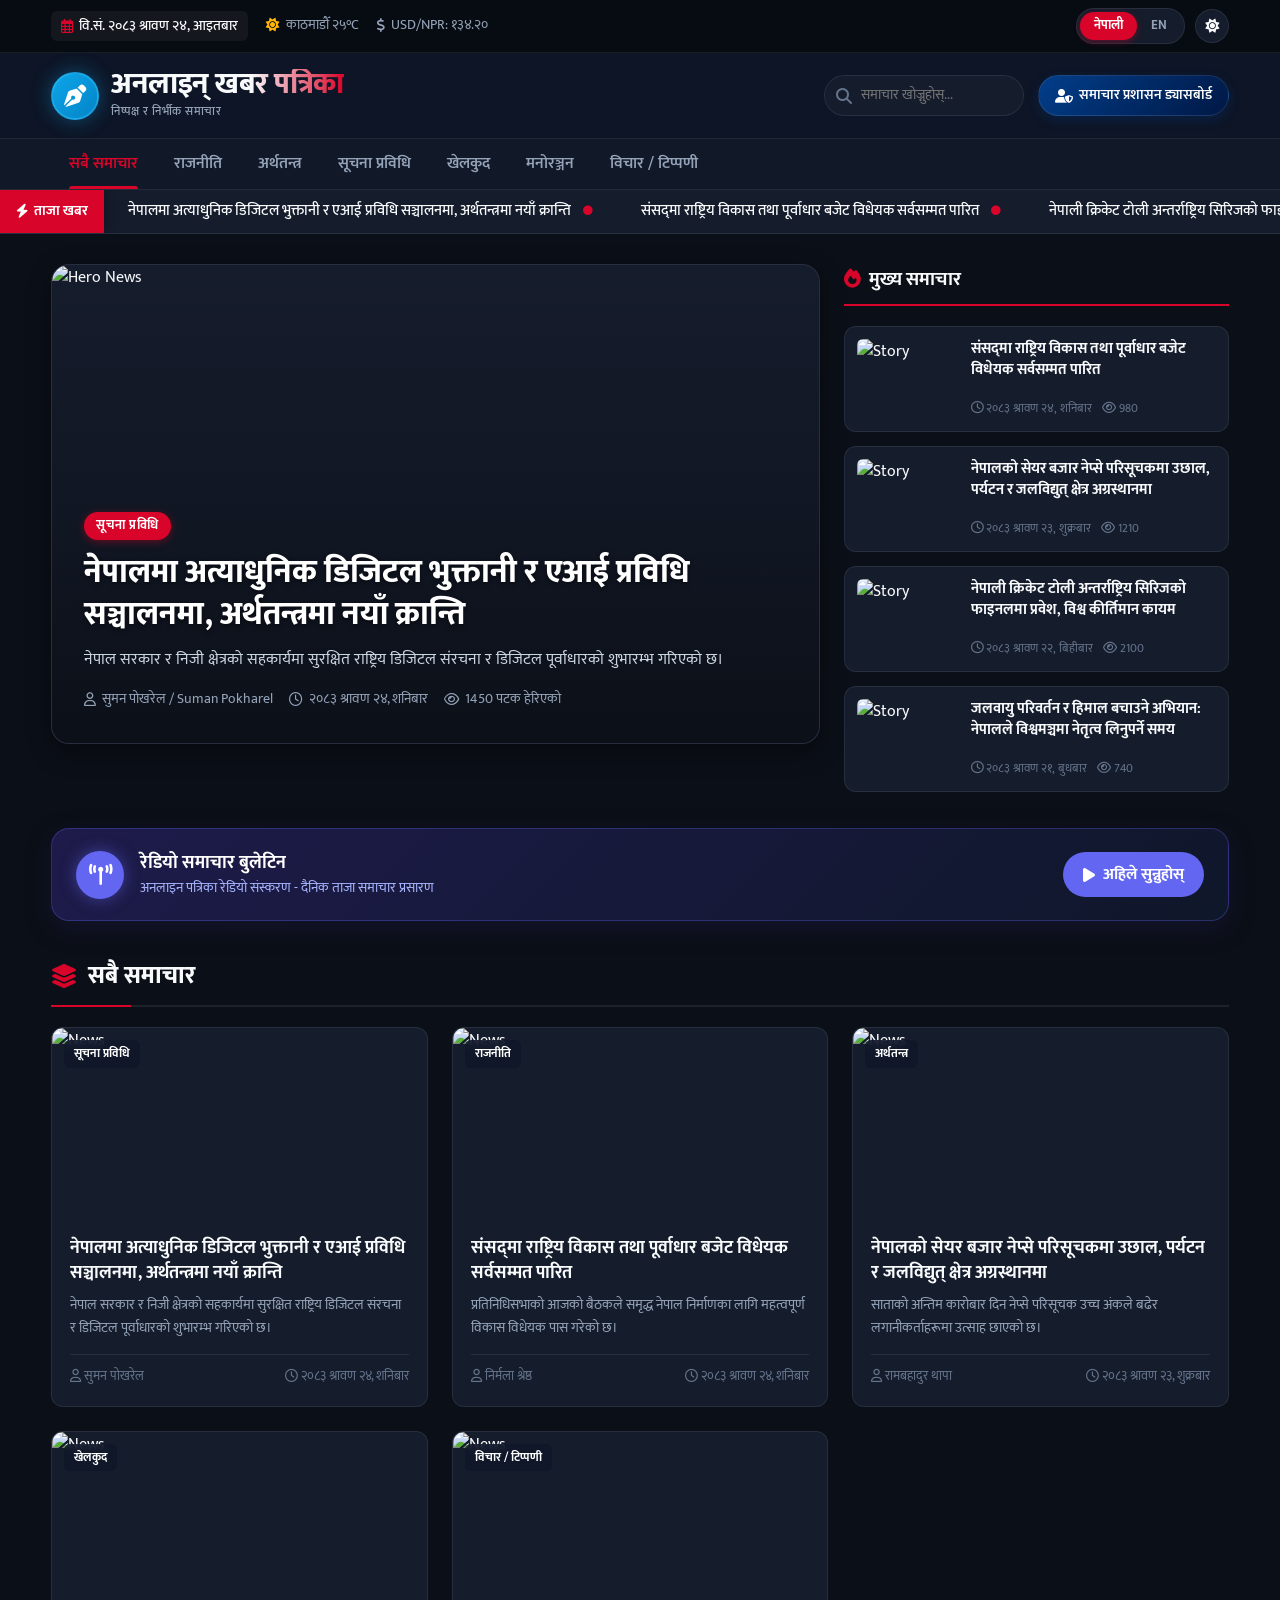
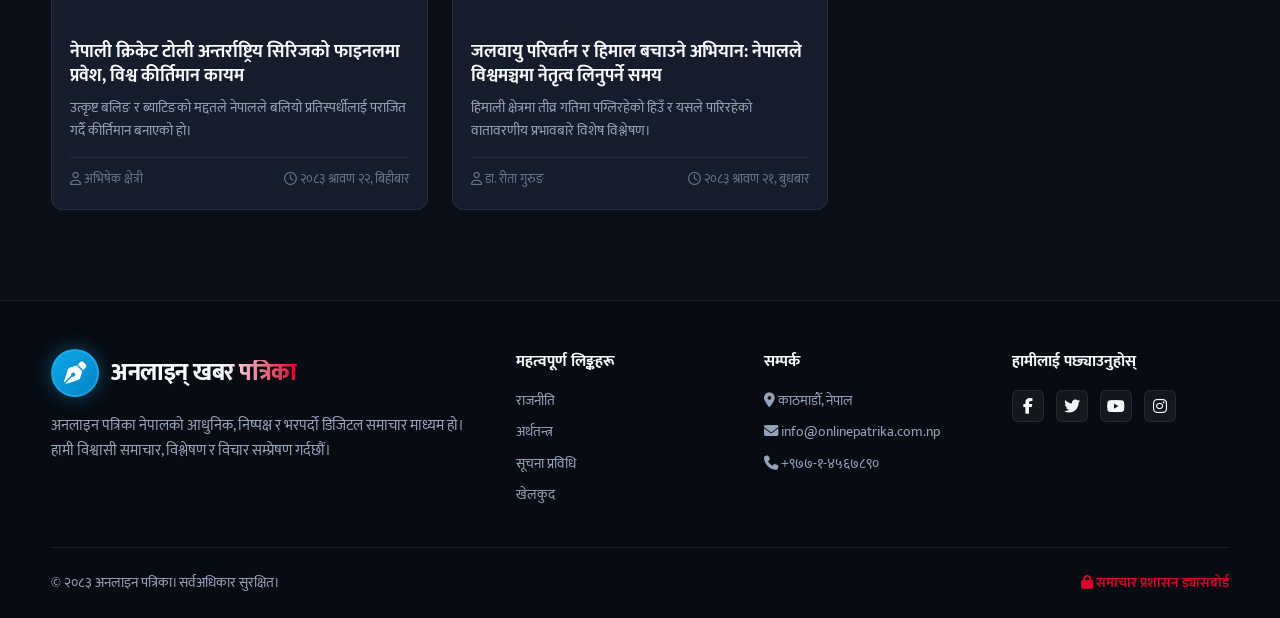
==== index.html @ b6c6386e "Online khabar partika first push" ====
<!DOCTYPE html>
<html lang="np" data-theme="dark">
<head>
  <meta charset="UTF-8" />
  <meta name="viewport" content="width=device-width, initial-scale=1.0" />
  <title>अनलाइन पत्रिका - Online Patrika | नेपालको डिजिटल समाचार पोर्टल</title>
  <meta name="description" content="नेपाल र संसारभरका ताजा र निष्पक्ष समाचार, विश्लेषण, राजनीति, अर्थतन्त्र, खेलकुद र प्रविधि।" />
  
  <!-- Google Fonts & FontAwesome -->
  <link rel="preconnect" href="https://fonts.googleapis.com">
  <link rel="preconnect" href="https://fonts.gstatic.com" crossorigin>
  <link href="https://fonts.googleapis.com/css2?family=Inter:wght@300;400;500;600;700;800&family=Mukta:wght@300;400;500;600;700;800&display=swap" rel="stylesheet">
  <link rel="stylesheet" href="https://cdnjs.cloudflare.com/ajax/libs/font-awesome/6.4.0/css/all.min.css" />

  <!-- Custom Stylesheet -->
  <link rel="stylesheet" href="css/styles.css" />
</head>
<body>

  <!-- ==========================================================================
       TOP UTILITY BAR
       ========================================================================== -->
  <div class="top-bar">
    <div class="container top-bar-content">
      <div class="top-bar-left">
        <div class="date-badge" id="liveDateDisplay">
          <i class="far fa-calendar-alt"></i> <span>वि.सं. २०८३ श्रावण २४, शनिबार</span>
        </div>
        <div class="weather-widget">
          <i class="fas fa-sun"></i> <span>काठमाडौँ २५°C</span>
        </div>
        <div class="currency-widget">
          <i class="fas fa-dollar-sign"></i> <span>USD/NPR: १३४.२०</span>
        </div>
      </div>
      <div class="top-bar-right">
        <div class="ctrl-group">
          <!-- Language Switcher Button -->
          <div class="lang-switcher" title="Language Switcher / भाषा परिवर्तन">
            <button class="lang-btn active" data-lang="np" onclick="switchLanguage('np')">नेपाली</button>
            <button class="lang-btn" data-lang="en" onclick="switchLanguage('en')">EN</button>
          </div>

          <!-- Theme Toggle -->
          <button class="theme-toggle-btn" id="themeToggleBtn" onclick="toggleTheme()" title="Dark/Light Mode Toggle">
            <i class="fas fa-sun"></i>
          </button>
        </div>
      </div>
    </div>
  </div>

  <!-- ==========================================================================
       MAIN HEADER & BRANDING
       ========================================================================== -->
  <header class="main-header">
    <div class="container header-inner">
      <a href="index.html" class="brand-logo">
        <div class="brand-icon">
          <i class="fas fa-pen-nib"></i>
        </div>
        <div class="brand-text">
          <span class="brand-name" data-i18n="siteName">अनलाइन पत्रिका</span>
          <span class="brand-tagline" data-i18n="siteTagline">सत्य, तथ्य र निष्पक्ष समाचार पोर्टल</span>
        </div>
      </a>

      <div class="header-actions">
        <!-- Search Box -->
        <div class="search-box">
          <i class="fas fa-search"></i>
          <input type="text" id="searchInput" class="search-input" placeholder="समाचार खोज्नुहोस्..." data-i18n="searchPlaceholder" />
        </div>

        <!-- Admin Portal Link -->
        <a href="admin.html" class="btn-admin" title="Admin Dashboard">
          <i class="fas fa-user-shield"></i> <span data-i18n="adminPortal">समाचार प्रशासन</span>
        </a>

        <!-- Mobile Nav Hamburger Button -->
        <button class="mobile-nav-toggle" id="mobileNavToggleBtn" aria-label="Toggle Navigation">
          <i class="fas fa-bars"></i>
        </button>
      </div>
    </div>
  </header>

  <!-- ==========================================================================
       NAVIGATION BAR (CATEGORIES)
       ========================================================================== -->
  <nav class="nav-bar">
    <div class="container">
      <ul class="nav-links">
        <li class="nav-link-item active" data-cat="all"><a href="#" data-i18n="categories.all">सबै समाचार</a></li>
        <li class="nav-link-item" data-cat="politics"><a href="#" data-i18n="categories.politics">राजनीति</a></li>
        <li class="nav-link-item" data-cat="economy"><a href="#" data-i18n="categories.economy">अर्थतन्त्र</a></li>
        <li class="nav-link-item" data-cat="tech"><a href="#" data-i18n="categories.tech">प्रविधि</a></li>
        <li class="nav-link-item" data-cat="sports"><a href="#" data-i18n="categories.sports">खेलकुद</a></li>
        <li class="nav-link-item" data-cat="entertainment"><a href="#" data-i18n="categories.entertainment">मनोरञ्जन</a></li>
        <li class="nav-link-item" data-cat="opinion"><a href="#" data-i18n="categories.opinion">विचार / टिप्पणी</a></li>
      </ul>
    </div>
  </nav>

  <!-- ==========================================================================
       BREAKING NEWS TICKER
       ========================================================================== -->
  <div class="breaking-ticker">
    <div class="ticker-label">
      <i class="fas fa-bolt"></i> <span data-i18n="breakingLabel">ताजा खबर</span>
    </div>
    <div class="ticker-wrapper">
      <div class="ticker-content" id="breakingTickerContent">
        <!-- Dynamic Breaking Items Rendered Here -->
      </div>
    </div>
  </div>

  <!-- ==========================================================================
       MAIN HERO FEATURED SECTION
       ========================================================================== -->
  <main class="container hero-news-section">
    <div class="hero-grid">
      
      <!-- Lead Feature Story -->
      <div class="lead-story-card" id="heroLeadStory">
        <!-- Rendered via JS -->
      </div>

      <!-- Side Trending Stories Column -->
      <div class="trending-stories-column">
        <div class="section-header-mini">
          <h3><i class="fas fa-fire" style="color: var(--primary-red);"></i> <span data-i18n="categories.main">मुख्य प्राथमिकता</span></h3>
        </div>
        <div id="sideTrendingList" style="display: flex; flex-direction: column; gap: 14px;">
          <!-- Side stories rendered via JS -->
        </div>
      </div>

    </div>

    <!-- ==========================================================================
         LIVE AUDIO NEWS BULLETIN BAR (DEMO)
         ========================================================================== -->
    <div class="audio-news-banner">
      <div class="audio-news-info">
        <div class="audio-icon-wrap">
          <i class="fas fa-broadcast-tower"></i>
        </div>
        <div class="audio-news-text">
          <h4 data-i18n="liveAudioNews">रेडियो समाचार बुलेटिन</h4>
          <p>अनलाइन पत्रिका रेडियो संस्करण - दैनिक ताजा समाचार प्रसारण</p>
        </div>
      </div>
      <div class="audio-news-controls">
        <button class="btn-audio-play" onclick="alert('रेडियो समाचार बुलेटिन प्ले हुँदैछ... / Playing Live Radio Bulletin...')">
          <i class="fas fa-play"></i> <span data-i18n="listenNow">अहिले सुन्नुहोस्</span>
        </button>
      </div>
    </div>

    <!-- ==========================================================================
         ALL NEWS GRID
         ========================================================================== -->
    <div class="section-title-wrap">
      <h2 class="section-title">
        <i class="fas fa-layer-group" style="color: var(--primary-red);"></i>
        <span data-i18n="categories.all">ताजा समाचार सङ्गालो</span>
      </h2>
    </div>

    <div class="news-grid" id="mainNewsGrid">
      <!-- Grid items rendered via JS -->
    </div>
  </main>

  <!-- ==========================================================================
       ARTICLE READER MODAL
       ========================================================================== -->
  <div class="modal-overlay" id="articleModal">
    <div class="modal-container">
      <button class="modal-close-btn" onclick="closeArticleModal()">
        <i class="fas fa-times"></i>
      </button>
      <div class="modal-body" id="modalArticleBody">
        <!-- Rendered dynamically on article click -->
      </div>
    </div>
  </div>

  <!-- ==========================================================================
       FOOTER
       ========================================================================== -->
  <footer class="main-footer">
    <div class="container">
      <div class="footer-grid">
        <div>
          <div class="brand-logo" style="margin-bottom: 16px;">
            <div class="brand-icon">
              <i class="fas fa-pen-nib"></i>
            </div>
            <div class="brand-text">
              <span class="brand-name" style="font-size: 1.5rem;" data-i18n="siteName">अनलाइन पत्रिका</span>
            </div>
          </div>
          <p style="font-size: 0.92rem; line-height: 1.7;" data-i18n="footer.about">
            अनलाइन पत्रिका नेपालको आधुनिक, निष्पक्ष र भरपर्दो डिजिटल समाचार माध्यम हो।
          </p>
        </div>

        <div>
          <h4 style="color: var(--text-primary); margin-bottom: 16px;" data-i18n="footer.quickLinks">महत्वपूर्ण लिङ्कहरू</h4>
          <ul style="list-style: none; display: flex; flex-direction: column; gap: 8px; font-size: 0.9rem;">
            <li><a href="#" data-i18n="categories.politics">राजनीति</a></li>
            <li><a href="#" data-i18n="categories.economy">अर्थतन्त्र</a></li>
            <li><a href="#" data-i18n="categories.tech">प्रविधि</a></li>
            <li><a href="#" data-i18n="categories.sports">खेलकुद</a></li>
          </ul>
        </div>

        <div>
          <h4 style="color: var(--text-primary); margin-bottom: 16px;" data-i18n="footer.contact">सम्पर्क</h4>
          <ul style="list-style: none; display: flex; flex-direction: column; gap: 8px; font-size: 0.9rem;">
            <li><i class="fas fa-map-marker-alt"></i> <span data-i18n="footer.address">काठमाडौँ, नेपाल</span></li>
            <li><i class="fas fa-envelope"></i> <span data-i18n="footer.email">info@onlinepatrika.com.np</span></li>
            <li><i class="fas fa-phone"></i> <span data-i18n="footer.phone">+९७७-१-४५६७८९०</span></li>
          </ul>
        </div>

        <div>
          <h4 style="color: var(--text-primary); margin-bottom: 16px;">हामीलाई पछ्याउनुहोस्</h4>
          <div style="display: flex; gap: 12px;">
            <a href="#" class="btn-action-icon"><i class="fab fa-facebook-f"></i></a>
            <a href="#" class="btn-action-icon"><i class="fab fa-twitter"></i></a>
            <a href="#" class="btn-action-icon"><i class="fab fa-youtube"></i></a>
            <a href="#" class="btn-action-icon"><i class="fab fa-instagram"></i></a>
          </div>
        </div>
      </div>

      <div class="footer-bottom">
        <div data-i18n="footer.copyright">© २०८३ अनलाइन पत्रिका। सर्वअधिकार सुरक्षित।</div>
        <div>
          <a href="admin.html" style="color: var(--primary-red); font-weight: 600;">
            <i class="fas fa-lock"></i> <span data-i18n="adminPortal">समाचार प्रशासन लगइन</span>
          </a>
        </div>
      </div>
    </div>
  </footer>

  <!-- Scripts -->
  <script src="js/translations.js"></script>
  <script src="js/app.js"></script>
</body>
</html>
---- css/styles.css ----
/* ==========================================================================
   ONLINE PATRIKA (अनलाइन पत्रिका) - MASTER DESIGN SYSTEM & STYLESHEET
   ========================================================================== */

@import url('https://fonts.googleapis.com/css2?family=Inter:wght@300;400;500;600;700;800&family=Mukta:wght@300;400;500;600;700;800&display=swap');

/* --- CSS Variables & Theme Tokens --- */
:root {
  --font-nepali: 'Mukta', sans-serif;
  --font-english: 'Inter', system-ui, -apple-system, BlinkMacSystemFont, sans-serif;

  /* Brand Palette: Nepali Flag Crimson + Slate */
  --primary-red: #D90429;
  --primary-red-hover: #EF233C;
  --primary-red-glow: rgba(217, 4, 41, 0.25);
  --accent-blue: #023E8A;
  --accent-gold: #FFB703;

  /* Dark Mode Palette (Default) */
  --bg-main: #0B0F17;
  --bg-header: rgba(15, 23, 42, 0.85);
  --bg-card: #151C2C;
  --bg-card-hover: #1C263B;
  --bg-nav: #111827;
  --border-color: rgba(255, 255, 255, 0.08);
  --border-active: rgba(217, 4, 41, 0.4);

  --text-primary: #F8FAFC;
  --text-secondary: #94A3B8;
  --text-muted: #64748B;
  --text-inverse: #0F172A;

  --badge-breaking: #EF233C;
  --badge-tag-bg: rgba(217, 4, 41, 0.15);
  --badge-tag-text: #FF6B6B;

  --shadow-sm: 0 2px 8px rgba(0, 0, 0, 0.3);
  --shadow-md: 0 8px 24px rgba(0, 0, 0, 0.4);
  --shadow-glow: 0 0 20px rgba(217, 4, 41, 0.3);

  --radius-sm: 6px;
  --radius-md: 12px;
  --radius-lg: 18px;
  --radius-full: 9999px;

  --transition: all 0.25s cubic-bezier(0.4, 0, 0.2, 1);
}

/* Light Theme Overrides */
[data-theme="light"] {
  --bg-main: #F1F5F9;
  --bg-header: rgba(255, 255, 255, 0.9);
  --bg-card: #FFFFFF;
  --bg-card-hover: #F8FAFC;
  --bg-nav: #FFFFFF;
  --border-color: rgba(0, 0, 0, 0.08);
  --border-active: rgba(217, 4, 41, 0.4);

  --text-primary: #0F172A;
  --text-secondary: #475569;
  --text-muted: #64748B;
  --text-inverse: #FFFFFF;

  --shadow-sm: 0 2px 8px rgba(0, 0, 0, 0.06);
  --shadow-md: 0 8px 24px rgba(0, 0, 0, 0.08);
}

/* Global Reset & Base */
*, *::before, *::after {
  box-sizing: border-box;
  margin: 0;
  padding: 0;
}

html {
  font-size: 16px;
  scroll-behavior: smooth;
}

body {
  font-family: var(--font-nepali);
  background-color: var(--bg-main);
  color: var(--text-primary);
  line-height: 1.6;
  min-height: 100vh;
  transition: background-color 0.3s ease, color 0.3s ease;
  overflow-x: hidden;
}

/* Language font switcher logic */
body[lang="en"] {
  font-family: var(--font-english);
}

a {
  color: inherit;
  text-decoration: none;
  transition: var(--transition);
}

button, input, select, textarea {
  font: inherit;
  color: inherit;
}

img {
  max-width: 100%;
  height: auto;
  display: block;
}

/* --- Container Utility --- */
.container {
  width: 92%;
  max-width: 1320px;
  margin: 0 auto;
}

/* ==========================================================================
   TOP UTILITY BAR (Bikram Sambat Date, Weather, Controls)
   ========================================================================== */
.top-bar {
  background: #070B12;
  border-bottom: 1px solid var(--border-color);
  padding: 8px 0;
  font-size: 0.88rem;
  color: var(--text-secondary);
}

.top-bar-content {
  display: flex;
  justify-content: space-between;
  align-items: center;
  flex-wrap: wrap;
  gap: 12px;
}

.top-bar-left, .top-bar-right {
  display: flex;
  align-items: center;
  gap: 18px;
}

.date-badge {
  display: flex;
  align-items: center;
  gap: 6px;
  background: rgba(255, 255, 255, 0.05);
  padding: 4px 10px;
  border-radius: var(--radius-sm);
  font-weight: 500;
  color: var(--text-primary);
}

.date-badge i {
  color: var(--primary-red);
}

.weather-widget, .currency-widget {
  display: flex;
  align-items: center;
  gap: 6px;
  font-size: 0.85rem;
}

.weather-widget i {
  color: var(--accent-gold);
}

/* Controls: Language Switcher & Theme Switcher */
.ctrl-group {
  display: flex;
  align-items: center;
  gap: 10px;
}

.lang-switcher {
  display: inline-flex;
  background: var(--bg-card);
  border: 1px solid var(--border-color);
  border-radius: var(--radius-full);
  padding: 3px;
  position: relative;
  cursor: pointer;
  user-select: none;
}

.lang-btn {
  padding: 4px 14px;
  font-weight: 700;
  font-size: 0.8rem;
  border: none;
  background: transparent;
  border-radius: var(--radius-full);
  cursor: pointer;
  transition: var(--transition);
  color: var(--text-secondary);
  display: flex;
  align-items: center;
  gap: 4px;
}

.lang-btn.active {
  background: var(--primary-red);
  color: #FFF;
  box-shadow: 0 2px 6px rgba(217, 4, 41, 0.4);
}

.theme-toggle-btn {
  background: var(--bg-card);
  border: 1px solid var(--border-color);
  width: 34px;
  height: 34px;
  border-radius: 50%;
  display: flex;
  align-items: center;
  justify-content: center;
  cursor: pointer;
  color: var(--text-primary);
  transition: var(--transition);
}

.theme-toggle-btn:hover {
  background: var(--primary-red);
  color: white;
  border-color: var(--primary-red);
}

/* ==========================================================================
   MAIN HEADER & LOGO
   ========================================================================== */
.main-header {
  background: var(--bg-header);
  backdrop-filter: blur(12px);
  -webkit-backdrop-filter: blur(12px);
  position: sticky;
  top: 0;
  z-index: 100;
  border-bottom: 1px solid var(--border-color);
  transition: var(--transition);
}

.header-inner {
  display: flex;
  align-items: center;
  justify-content: space-between;
  padding: 16px 0;
}

.brand-logo {
  display: flex;
  align-items: center;
  gap: 12px;
  text-decoration: none;
}

.brand-icon {
  width: 48px;
  height: 48px;
  background: linear-gradient(135deg, #0EA5E9, #0284C7);
  border-radius: 50%;
  border: 2px solid rgba(56, 189, 248, 0.4);
  display: flex;
  align-items: center;
  justify-content: center;
  color: #FFF;
  font-size: 1.4rem;
  font-weight: 800;
  box-shadow: 0 0 20px rgba(14, 165, 233, 0.4);
}

.brand-text {
  display: flex;
  flex-direction: column;
}

.brand-name {
  font-size: 1.85rem;
  font-weight: 800;
  letter-spacing: -0.5px;
  line-height: 1.1;
  color: var(--text-primary);
  background: linear-gradient(90deg, var(--text-primary) 60%, var(--primary-red));
  -webkit-background-clip: text;
  -webkit-text-fill-color: transparent;
}

.brand-tagline {
  font-size: 0.78rem;
  color: var(--text-secondary);
  font-weight: 500;
  letter-spacing: 0.5px;
}

.header-actions {
  display: flex;
  align-items: center;
  gap: 14px;
}

.btn-admin {
  background: linear-gradient(135deg, var(--accent-blue), #001845);
  color: #FFF;
  padding: 8px 16px;
  border-radius: var(--radius-full);
  font-size: 0.88rem;
  font-weight: 600;
  display: inline-flex;
  align-items: center;
  gap: 6px;
  border: 1px solid rgba(255, 255, 255, 0.1);
  box-shadow: 0 4px 12px rgba(2, 62, 138, 0.3);
}

.btn-admin:hover {
  transform: translateY(-2px);
  box-shadow: 0 6px 16px rgba(2, 62, 138, 0.5);
  background: linear-gradient(135deg, #0077B6, var(--accent-blue));
}

.search-box {
  position: relative;
}

.search-input {
  background: var(--bg-card);
  border: 1px solid var(--border-color);
  padding: 8px 14px 8px 36px;
  border-radius: var(--radius-full);
  font-size: 0.88rem;
  width: 200px;
  transition: var(--transition);
}

.search-input:focus {
  outline: none;
  width: 260px;
  border-color: var(--primary-red);
  box-shadow: 0 0 0 3px var(--primary-red-glow);
}

.search-box i {
  position: absolute;
  left: 12px;
  top: 50%;
  transform: translateY(-50%);
  color: var(--text-muted);
}

/* ==========================================================================
   NAVIGATION CATEGORIES BAR
   ========================================================================== */
.nav-bar {
  background: var(--bg-nav);
  border-bottom: 1px solid var(--border-color);
}

.nav-links {
  display: flex;
  align-items: center;
  list-style: none;
  overflow-x: auto;
  scrollbar-width: none;
  -ms-overflow-style: none;
}

.nav-links::-webkit-scrollbar {
  display: none;
}

.nav-link-item a {
  display: block;
  padding: 12px 18px;
  font-weight: 600;
  font-size: 1rem;
  color: var(--text-secondary);
  white-space: nowrap;
  position: relative;
}

.nav-link-item a:hover,
.nav-link-item.active a {
  color: var(--primary-red);
}

.nav-link-item.active a::after {
  content: '';
  position: absolute;
  bottom: 0;
  left: 18px;
  right: 18px;
  height: 3px;
  background: var(--primary-red);
  border-radius: 3px 3px 0 0;
}

/* ==========================================================================
   BREAKING NEWS TICKER
   ========================================================================== */
.breaking-ticker {
  background: var(--bg-card);
  border-bottom: 1px solid var(--border-color);
  display: flex;
  align-items: center;
  overflow: hidden;
  height: 44px;
}

.ticker-label {
  background: var(--primary-red);
  color: white;
  padding: 0 16px;
  height: 100%;
  display: flex;
  align-items: center;
  gap: 6px;
  font-weight: 700;
  font-size: 0.88rem;
  white-space: nowrap;
  z-index: 2;
  box-shadow: 4px 0 10px rgba(0, 0, 0, 0.2);
}

.ticker-label i {
  animation: pulse 1.5s infinite;
}

@keyframes pulse {
  0%, 100% { opacity: 1; transform: scale(1); }
  50% { opacity: 0.6; transform: scale(1.15); }
}

.ticker-wrapper {
  flex: 1;
  overflow: hidden;
  position: relative;
}

.ticker-content {
  display: flex;
  align-items: center;
  white-space: nowrap;
  animation: ticker-slide 28s linear infinite;
}

.ticker-wrapper:hover .ticker-content {
  animation-play-state: paused;
}

@keyframes ticker-slide {
  0% { transform: translateX(100%); }
  100% { transform: translateX(-100%); }
}

.ticker-item {
  display: inline-flex;
  align-items: center;
  gap: 12px;
  padding: 0 24px;
  font-weight: 500;
  font-size: 0.95rem;
  color: var(--text-primary);
  cursor: pointer;
}

.ticker-item:hover {
  color: var(--primary-red);
}

.ticker-separator {
  color: var(--primary-red);
  font-size: 0.6rem;
}

/* ==========================================================================
   HERO NEWS SECTION
   ========================================================================== */
.hero-news-section {
  padding: 30px 0;
}

.hero-grid {
  display: grid;
  grid-template-columns: 2fr 1fr;
  gap: 24px;
}

@media (max-width: 992px) {
  .hero-grid {
    grid-template-columns: 1fr;
  }
}

/* Lead Big Feature Story */
.lead-story-card {
  position: relative;
  border-radius: var(--radius-lg);
  overflow: hidden;
  background: var(--bg-card);
  border: 1px solid var(--border-color);
  box-shadow: var(--shadow-md);
  height: 480px;
  display: flex;
  flex-direction: column;
  justify-content: flex-end;
  cursor: pointer;
}

.story-img-overlay {
  position: absolute;
  inset: 0;
  width: 100%;
  height: 100%;
  object-fit: cover;
  transition: transform 0.6s cubic-bezier(0.25, 1, 0.5, 1);
}

.lead-story-card:hover .story-img-overlay {
  transform: scale(1.04);
}

.story-gradient {
  position: absolute;
  inset: 0;
  background: linear-gradient(to top, rgba(11, 15, 23, 0.95) 0%, rgba(11, 15, 23, 0.4) 50%, rgba(0, 0, 0, 0) 100%);
}

.story-content {
  position: relative;
  z-index: 2;
  padding: 32px;
}

.category-tag {
  display: inline-block;
  background: var(--primary-red);
  color: white;
  padding: 4px 12px;
  border-radius: var(--radius-full);
  font-size: 0.8rem;
  font-weight: 700;
  text-transform: uppercase;
  letter-spacing: 0.5px;
  margin-bottom: 12px;
  box-shadow: 0 2px 8px rgba(217, 4, 41, 0.4);
}

.story-title {
  font-size: 2rem;
  font-weight: 800;
  line-height: 1.3;
  margin-bottom: 12px;
  color: #FFFFFF;
  text-shadow: 0 2px 4px rgba(0,0,0,0.5);
}

.story-excerpt {
  font-size: 1rem;
  color: #CBD5E1;
  margin-bottom: 16px;
  display: -webkit-box;
  -webkit-line-clamp: 2;
  -webkit-box-orient: vertical;
  overflow: hidden;
}

.story-meta {
  display: flex;
  align-items: center;
  gap: 16px;
  font-size: 0.85rem;
  color: #94A3B8;
}

.story-meta-item {
  display: flex;
  align-items: center;
  gap: 6px;
}

/* Side Trending Stories */
.trending-stories-column {
  display: flex;
  flex-direction: column;
  gap: 16px;
}

.section-header-mini {
  display: flex;
  align-items: center;
  justify-content: space-between;
  padding-bottom: 10px;
  border-bottom: 2px solid var(--primary-red);
  margin-bottom: 4px;
}

.section-header-mini h3 {
  font-size: 1.2rem;
  font-weight: 700;
  display: flex;
  align-items: center;
  gap: 8px;
  color: var(--text-primary);
}

.side-story-card {
  display: flex;
  gap: 14px;
  background: var(--bg-card);
  border: 1px solid var(--border-color);
  border-radius: var(--radius-md);
  padding: 12px;
  cursor: pointer;
  transition: var(--transition);
}

.side-story-card:hover {
  background: var(--bg-card-hover);
  transform: translateY(-2px);
  border-color: var(--border-active);
  box-shadow: var(--shadow-sm);
}

.side-story-img {
  width: 100px;
  height: 80px;
  border-radius: var(--radius-sm);
  object-fit: cover;
  flex-shrink: 0;
}

.side-story-info {
  display: flex;
  flex-direction: column;
  justify-content: space-between;
}

.side-story-title {
  font-size: 0.95rem;
  font-weight: 700;
  line-height: 1.35;
  color: var(--text-primary);
  display: -webkit-box;
  -webkit-line-clamp: 2;
  -webkit-box-orient: vertical;
  overflow: hidden;
}

.side-story-meta {
  font-size: 0.78rem;
  color: var(--text-muted);
  display: flex;
  gap: 10px;
}

/* ==========================================================================
   CATEGORY NEWS SECTIONS & GRID
   ========================================================================== */
.section-title-wrap {
  display: flex;
  align-items: center;
  justify-content: space-between;
  margin: 36px 0 20px;
  padding-bottom: 10px;
  border-bottom: 2px solid var(--border-color);
  position: relative;
}

.section-title-wrap::after {
  content: '';
  position: absolute;
  bottom: -2px;
  left: 0;
  width: 80px;
  height: 2px;
  background: var(--primary-red);
}

.section-title {
  font-size: 1.5rem;
  font-weight: 800;
  display: flex;
  align-items: center;
  gap: 10px;
  color: var(--text-primary);
}

.view-all-btn {
  font-size: 0.9rem;
  font-weight: 600;
  color: var(--primary-red);
  display: flex;
  align-items: center;
  gap: 4px;
}

.view-all-btn:hover {
  gap: 8px;
}

.news-grid {
  display: grid;
  grid-template-columns: repeat(auto-fill, minmax(300px, 1fr));
  gap: 24px;
}

.news-card {
  background: var(--bg-card);
  border: 1px solid var(--border-color);
  border-radius: var(--radius-md);
  overflow: hidden;
  display: flex;
  flex-direction: column;
  cursor: pointer;
  transition: var(--transition);
}

.news-card:hover {
  transform: translateY(-4px);
  border-color: var(--border-active);
  box-shadow: var(--shadow-md);
}

.news-card-img-wrap {
  position: relative;
  height: 190px;
  overflow: hidden;
}

.news-card-img {
  width: 100%;
  height: 100%;
  object-fit: cover;
  transition: transform 0.5s ease;
}

.news-card:hover .news-card-img {
  transform: scale(1.05);
}

.news-card-badge {
  position: absolute;
  top: 12px;
  left: 12px;
  background: rgba(15, 23, 42, 0.85);
  backdrop-filter: blur(4px);
  color: #FFF;
  padding: 4px 10px;
  border-radius: var(--radius-sm);
  font-size: 0.75rem;
  font-weight: 700;
}

.news-card-body {
  padding: 18px;
  display: flex;
  flex-direction: column;
  flex: 1;
}

.news-card-title {
  font-size: 1.15rem;
  font-weight: 700;
  line-height: 1.35;
  margin-bottom: 8px;
  color: var(--text-primary);
  display: -webkit-box;
  -webkit-line-clamp: 2;
  -webkit-box-orient: vertical;
  overflow: hidden;
}

.news-card-excerpt {
  font-size: 0.9rem;
  color: var(--text-secondary);
  margin-bottom: 14px;
  display: -webkit-box;
  -webkit-line-clamp: 3;
  -webkit-box-orient: vertical;
  overflow: hidden;
  flex: 1;
}

.news-card-footer {
  display: flex;
  align-items: center;
  justify-content: space-between;
  font-size: 0.8rem;
  color: var(--text-muted);
  border-top: 1px solid var(--border-color);
  padding-top: 12px;
}

/* Audio Player Bar Demo */
.audio-news-banner {
  background: linear-gradient(135deg, #1E1B4B, #0F172A);
  border: 1px solid rgba(99, 102, 241, 0.3);
  border-radius: var(--radius-lg);
  padding: 20px 24px;
  margin: 36px 0;
  display: flex;
  align-items: center;
  justify-content: space-between;
  flex-wrap: wrap;
  gap: 16px;
  box-shadow: 0 8px 24px rgba(30, 27, 75, 0.4);
}

.audio-news-info {
  display: flex;
  align-items: center;
  gap: 16px;
}

.audio-icon-wrap {
  width: 48px;
  height: 48px;
  background: #6366F1;
  border-radius: 50%;
  display: flex;
  align-items: center;
  justify-content: center;
  color: white;
  font-size: 1.3rem;
  box-shadow: 0 0 16px rgba(99, 102, 241, 0.5);
}

.audio-news-text h4 {
  font-size: 1.1rem;
  font-weight: 700;
  color: white;
}

.audio-news-text p {
  font-size: 0.88rem;
  color: #A5B4FC;
}

.audio-news-controls {
  display: flex;
  align-items: center;
  gap: 12px;
}

.btn-audio-play {
  background: #6366F1;
  color: white;
  border: none;
  padding: 10px 20px;
  border-radius: var(--radius-full);
  font-weight: 700;
  cursor: pointer;
  display: flex;
  align-items: center;
  gap: 8px;
  transition: var(--transition);
}

.btn-audio-play:hover {
  background: #4F46E5;
  transform: scale(1.03);
}

/* ==========================================================================
   ARTICLE DETAIL MODAL
   ========================================================================== */
.modal-overlay {
  position: fixed;
  inset: 0;
  background: rgba(0, 0, 0, 0.75);
  backdrop-filter: blur(8px);
  z-index: 1000;
  display: flex;
  justify-content: center;
  align-items: center;
  padding: 20px;
  opacity: 0;
  pointer-events: none;
  transition: opacity 0.3s ease;
}

.modal-overlay.active {
  opacity: 1;
  pointer-events: auto;
}

.modal-container {
  background: var(--bg-card);
  border: 1px solid var(--border-color);
  width: 100%;
  max-width: 860px;
  max-height: 90vh;
  border-radius: var(--radius-lg);
  overflow-y: auto;
  box-shadow: var(--shadow-md);
  position: relative;
  transform: translateY(20px);
  transition: transform 0.3s ease;
}

.modal-overlay.active .modal-container {
  transform: translateY(0);
}

.modal-close-btn {
  position: sticky;
  top: 16px;
  right: 16px;
  float: right;
  z-index: 10;
  background: rgba(15, 23, 42, 0.8);
  border: 1px solid var(--border-color);
  color: white;
  width: 36px;
  height: 36px;
  border-radius: 50%;
  display: flex;
  align-items: center;
  justify-content: center;
  cursor: pointer;
  transition: var(--transition);
}

.modal-close-btn:hover {
  background: var(--primary-red);
}

.modal-body {
  padding: 32px;
}

.article-modal-cat {
  display: inline-block;
  background: var(--badge-tag-bg);
  color: var(--badge-tag-text);
  padding: 4px 12px;
  border-radius: var(--radius-full);
  font-size: 0.85rem;
  font-weight: 700;
  margin-bottom: 12px;
}

.article-modal-title {
  font-size: 2.2rem;
  font-weight: 800;
  line-height: 1.3;
  margin-bottom: 16px;
  color: var(--text-primary);
}

.article-modal-meta {
  display: flex;
  align-items: center;
  justify-content: space-between;
  padding-bottom: 20px;
  border-bottom: 1px solid var(--border-color);
  margin-bottom: 24px;
  font-size: 0.9rem;
  color: var(--text-secondary);
  flex-wrap: wrap;
  gap: 12px;
}

.article-modal-img {
  width: 100%;
  max-height: 420px;
  object-fit: cover;
  border-radius: var(--radius-md);
  margin-bottom: 24px;
}

.article-modal-content {
  font-size: 1.15rem;
  line-height: 1.8;
  color: var(--text-primary);
}

.article-modal-content p {
  margin-bottom: 20px;
}

/* ==========================================================================
   ADMIN DASHBOARD SPECIFIC STYLES
   ========================================================================== */
.admin-layout {
  display: flex;
  min-height: 100vh;
}

.admin-sidebar {
  width: 270px;
  background: #090D16;
  border-right: 1px solid var(--border-color);
  padding: 24px 16px;
  display: flex;
  flex-direction: column;
  flex-shrink: 0;
}

.admin-brand {
  display: flex;
  align-items: center;
  gap: 10px;
  padding-bottom: 24px;
  border-bottom: 1px solid var(--border-color);
  margin-bottom: 24px;
}

.admin-brand-icon {
  width: 38px;
  height: 38px;
  background: var(--primary-red);
  border-radius: var(--radius-sm);
  display: flex;
  align-items: center;
  justify-content: center;
  color: white;
  font-size: 1.2rem;
}

.admin-nav {
  list-style: none;
  display: flex;
  flex-direction: column;
  gap: 6px;
  flex: 1;
}

.admin-nav-item a {
  display: flex;
  align-items: center;
  gap: 12px;
  padding: 12px 16px;
  border-radius: var(--radius-md);
  color: var(--text-secondary);
  font-weight: 600;
  font-size: 0.95rem;
}

.admin-nav-item a:hover,
.admin-nav-item.active a {
  background: var(--primary-red);
  color: white;
}

.admin-content {
  flex: 1;
  background: var(--bg-main);
  padding: 32px;
  overflow-y: auto;
}

.admin-header {
  display: flex;
  align-items: center;
  justify-content: space-between;
  margin-bottom: 28px;
  flex-wrap: wrap;
  gap: 16px;
}

.admin-title-wrap h1 {
  font-size: 1.8rem;
  font-weight: 800;
  color: var(--text-primary);
}

.admin-title-wrap p {
  color: var(--text-secondary);
  font-size: 0.9rem;
}

/* Stats Cards */
.stats-grid {
  display: grid;
  grid-template-columns: repeat(auto-fit, minmax(220px, 1fr));
  gap: 20px;
  margin-bottom: 32px;
}

.stat-card {
  background: var(--bg-card);
  border: 1px solid var(--border-color);
  border-radius: var(--radius-md);
  padding: 20px;
  display: flex;
  align-items: center;
  gap: 16px;
}

.stat-icon {
  width: 50px;
  height: 50px;
  border-radius: var(--radius-md);
  display: flex;
  align-items: center;
  justify-content: center;
  font-size: 1.4rem;
  color: white;
}

.stat-icon.red { background: linear-gradient(135deg, #D90429, #800020); }
.stat-icon.blue { background: linear-gradient(135deg, #023E8A, #0077B6); }
.stat-icon.gold { background: linear-gradient(135deg, #FFB703, #FB8500); }
.stat-icon.green { background: linear-gradient(135deg, #2A9D8F, #10B981); }

.stat-val {
  font-size: 1.6rem;
  font-weight: 800;
  color: var(--text-primary);
  line-height: 1.1;
}

.stat-label {
  font-size: 0.85rem;
  color: var(--text-secondary);
}

/* Form Styles */
.admin-card {
  background: var(--bg-card);
  border: 1px solid var(--border-color);
  border-radius: var(--radius-lg);
  padding: 28px;
  margin-bottom: 32px;
  box-shadow: var(--shadow-sm);
}

.admin-card-header {
  margin-bottom: 24px;
  padding-bottom: 12px;
  border-bottom: 1px solid var(--border-color);
}

.admin-card-title {
  font-size: 1.3rem;
  font-weight: 700;
  display: flex;
  align-items: center;
  gap: 8px;
  color: var(--text-primary);
}

.form-grid-2 {
  display: grid;
  grid-template-columns: 1fr 1fr;
  gap: 20px;
}

/* ==========================================================================
   PURELY RESPONSIVE MEDIA QUERIES & MOBILE ADAPTATION
   ========================================================================== */

/* Mobile Menu Toggle Button */
.mobile-nav-toggle {
  display: none;
  background: var(--bg-card);
  border: 1px solid var(--border-color);
  color: var(--text-primary);
  width: 40px;
  height: 40px;
  border-radius: var(--radius-sm);
  align-items: center;
  justify-content: center;
  font-size: 1.2rem;
  cursor: pointer;
}

/* Tablet Screens (<= 992px) */
@media (max-width: 992px) {
  .hero-grid {
    grid-template-columns: 1fr;
  }

  .lead-story-card {
    height: 400px;
  }

  .story-title {
    font-size: 1.6rem;
  }

  .footer-grid {
    grid-template-columns: 1fr 1fr;
    gap: 24px;
  }

  .audio-news-banner {
    flex-direction: column;
    align-items: flex-start;
  }
}

/* Mobile Screens (<= 768px) */
@media (max-width: 768px) {
  .mobile-nav-toggle {
    display: flex;
  }

  .top-bar-content {
    flex-direction: column;
    align-items: flex-start;
    gap: 8px;
  }

  .top-bar-right {
    width: 100%;
    justify-content: space-between;
  }

  .header-inner {
    padding: 12px 0;
  }

  .brand-name {
    font-size: 1.4rem;
  }

  .brand-tagline {
    font-size: 0.72rem;
  }

  .brand-icon {
    width: 40px;
    height: 40px;
    font-size: 1.1rem;
  }

  .header-actions {
    gap: 8px;
  }

  .search-box {
    display: none; /* Accessible via mobile nav */
  }

  .search-box.mobile-search {
    display: block;
    width: 100%;
    margin-bottom: 12px;
  }

  .search-box.mobile-search .search-input {
    width: 100%;
  }

  .btn-admin span {
    display: none;
  }

  .btn-admin {
    padding: 8px 12px;
    border-radius: var(--radius-sm);
  }

  /* Mobile Collapsible Navigation Menu */
  .nav-bar {
    position: relative;
  }

  .nav-links {
    display: none;
    flex-direction: column;
    align-items: stretch;
    background: var(--bg-nav);
    padding: 12px;
    border-top: 1px solid var(--border-color);
  }

  .nav-links.active {
    display: flex;
  }

  .nav-link-item a {
    padding: 10px 14px;
    border-radius: var(--radius-sm);
  }

  .nav-link-item.active a::after {
    display: none;
  }

  .nav-link-item.active a {
    background: var(--primary-red-glow);
  }

  /* Lead story tweaks */
  .lead-story-card {
    height: 320px;
  }

  .story-content {
    padding: 18px;
  }

  .story-title {
    font-size: 1.3rem;
    line-height: 1.25;
  }

  .story-excerpt {
    font-size: 0.88rem;
    -webkit-line-clamp: 2;
  }

  /* Grid 1 Column on Mobile */
  .news-grid {
    grid-template-columns: 1fr;
  }

  /* Modal on Mobile */
  .modal-container {
    width: 96%;
    max-height: 92vh;
    border-radius: var(--radius-md);
  }

  .modal-body {
    padding: 18px;
  }

  .article-modal-title {
    font-size: 1.5rem;
  }

  .article-modal-content {
    font-size: 1rem;
    line-height: 1.6;
  }

  /* Admin Responsiveness */
  .admin-layout {
    flex-direction: column;
  }

  .admin-sidebar {
    width: 100%;
    padding: 16px;
  }

  .admin-nav {
    flex-direction: row;
    overflow-x: auto;
    padding-bottom: 8px;
  }

  .admin-nav-item a {
    white-space: nowrap;
    padding: 8px 12px;
    font-size: 0.85rem;
  }

  .admin-content {
    padding: 16px;
  }

  .stats-grid {
    grid-template-columns: 1fr 1fr;
    gap: 12px;
  }

  .form-grid-2 {
    grid-template-columns: 1fr;
    gap: 12px;
  }

  .admin-card {
    padding: 16px;
  }
}

/* Small Phones (<= 480px) */
@media (max-width: 480px) {
  .stats-grid {
    grid-template-columns: 1fr;
  }

  .footer-grid {
    grid-template-columns: 1fr;
  }

  .ticker-label span {
    display: none;
  }

  .ticker-label {
    padding: 0 10px;
  }
}


.form-group {
  margin-bottom: 20px;
  display: flex;
  flex-direction: column;
  gap: 8px;
}

.form-group label {
  font-weight: 600;
  font-size: 0.9rem;
  color: var(--text-primary);
  display: flex;
  align-items: center;
  gap: 6px;
}

.form-control {
  background: var(--bg-main);
  border: 1px solid var(--border-color);
  padding: 10px 14px;
  border-radius: var(--radius-md);
  color: var(--text-primary);
  transition: var(--transition);
}

.form-control:focus {
  outline: none;
  border-color: var(--primary-red);
  box-shadow: 0 0 0 3px var(--primary-red-glow);
}

textarea.form-control {
  min-height: 120px;
  resize: vertical;
}

.checkbox-group {
  display: flex;
  align-items: center;
  gap: 10px;
  cursor: pointer;
  user-select: none;
}

.checkbox-group input {
  width: 18px;
  height: 18px;
  accent-color: var(--primary-red);
}

.btn-primary {
  background: linear-gradient(135deg, var(--primary-red), #B00020);
  color: white;
  border: none;
  padding: 12px 24px;
  border-radius: var(--radius-md);
  font-weight: 700;
  font-size: 0.95rem;
  cursor: pointer;
  display: inline-flex;
  align-items: center;
  gap: 8px;
  transition: var(--transition);
  box-shadow: 0 4px 14px var(--primary-red-glow);
}

.btn-primary:hover {
  background: linear-gradient(135deg, #EF233C, var(--primary-red));
  transform: translateY(-2px);
  box-shadow: 0 6px 20px rgba(217, 4, 41, 0.5);
}

/* Articles Table */
.data-table-wrap {
  overflow-x: auto;
}

.data-table {
  width: 100%;
  border-collapse: collapse;
  text-align: left;
}

.data-table th, .data-table td {
  padding: 14px 16px;
  border-bottom: 1px solid var(--border-color);
  font-size: 0.92rem;
}

.data-table th {
  background: rgba(255, 255, 255, 0.02);
  color: var(--text-secondary);
  font-weight: 700;
}

.data-table tr:hover td {
  background: rgba(255, 255, 255, 0.02);
}

.table-img {
  width: 48px;
  height: 36px;
  object-fit: cover;
  border-radius: var(--radius-sm);
}

.badge-status {
  padding: 4px 10px;
  border-radius: var(--radius-full);
  font-size: 0.78rem;
  font-weight: 700;
}

.badge-published { background: rgba(16, 185, 129, 0.15); color: #10B981; }
.badge-breaking-item { background: rgba(239, 35, 60, 0.15); color: #EF233C; }

.btn-action-icon {
  background: rgba(255, 255, 255, 0.05);
  border: 1px solid var(--border-color);
  color: var(--text-primary);
  width: 32px;
  height: 32px;
  border-radius: var(--radius-sm);
  display: inline-flex;
  align-items: center;
  justify-content: center;
  cursor: pointer;
  transition: var(--transition);
}

.btn-action-icon:hover {
  background: var(--primary-red);
  color: white;
  border-color: var(--primary-red);
}

/* Toast Notifications */
.toast-container {
  position: fixed;
  bottom: 24px;
  right: 24px;
  z-index: 2000;
  display: flex;
  flex-direction: column;
  gap: 10px;
}

.toast {
  background: #1E293B;
  color: white;
  border-left: 4px solid var(--primary-red);
  padding: 14px 20px;
  border-radius: var(--radius-md);
  box-shadow: 0 10px 25px rgba(0, 0, 0, 0.5);
  display: flex;
  align-items: center;
  gap: 12px;
  font-weight: 600;
  animation: slideInRight 0.3s ease;
}

@keyframes slideInRight {
  from { transform: translateX(100%); opacity: 0; }
  to { transform: translateX(0); opacity: 1; }
}

/* Footer */
.main-footer {
  background: #070B12;
  border-top: 1px solid var(--border-color);
  padding: 48px 0 24px;
  margin-top: 60px;
  color: var(--text-secondary);
}

.footer-grid {
  display: grid;
  grid-template-columns: 2fr 1fr 1fr 1fr;
  gap: 32px;
  margin-bottom: 40px;
}

@media (max-width: 992px) {
  .footer-grid { grid-template-columns: 1fr 1fr; }
}

@media (max-width: 576px) {
  .footer-grid { grid-template-columns: 1fr; }
}

.footer-bottom {
  padding-top: 24px;
  border-top: 1px solid var(--border-color);
  display: flex;
  justify-content: space-between;
  align-items: center;
  flex-wrap: wrap;
  gap: 12px;
  font-size: 0.88rem;
}
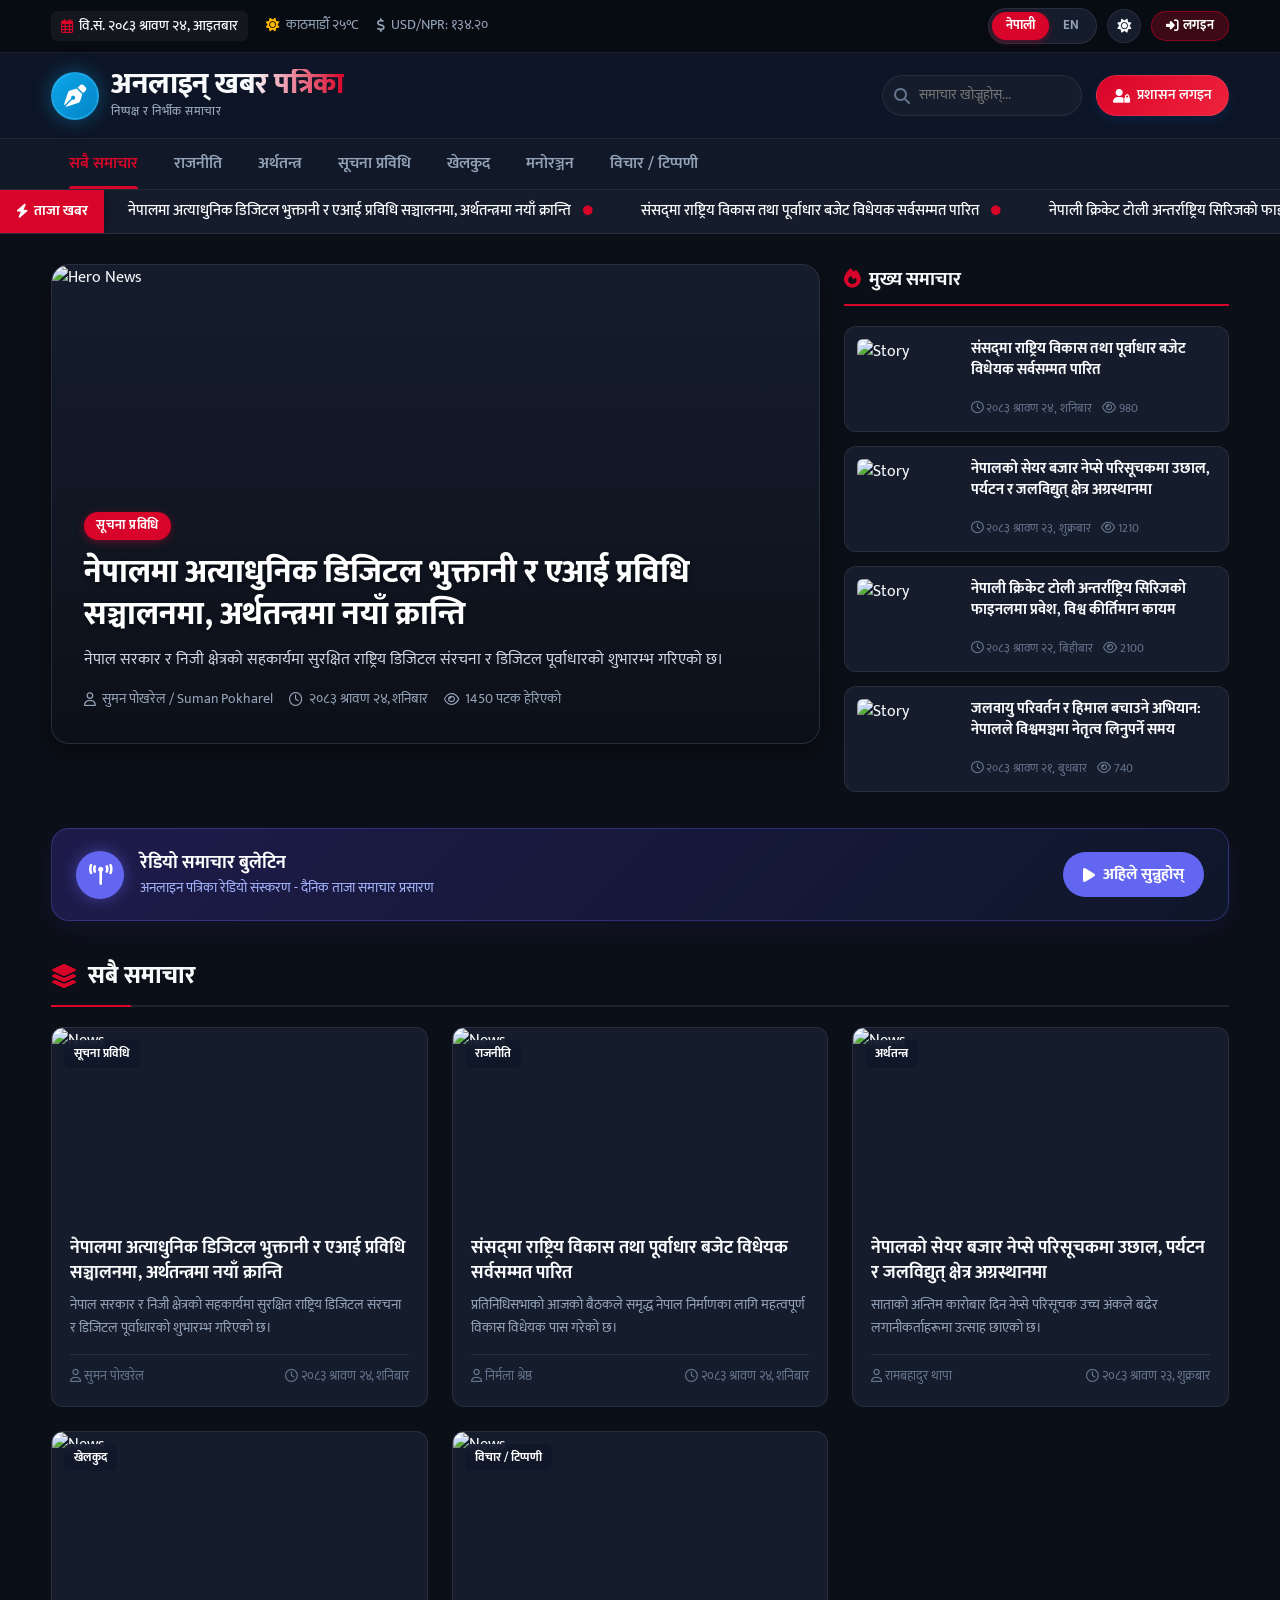
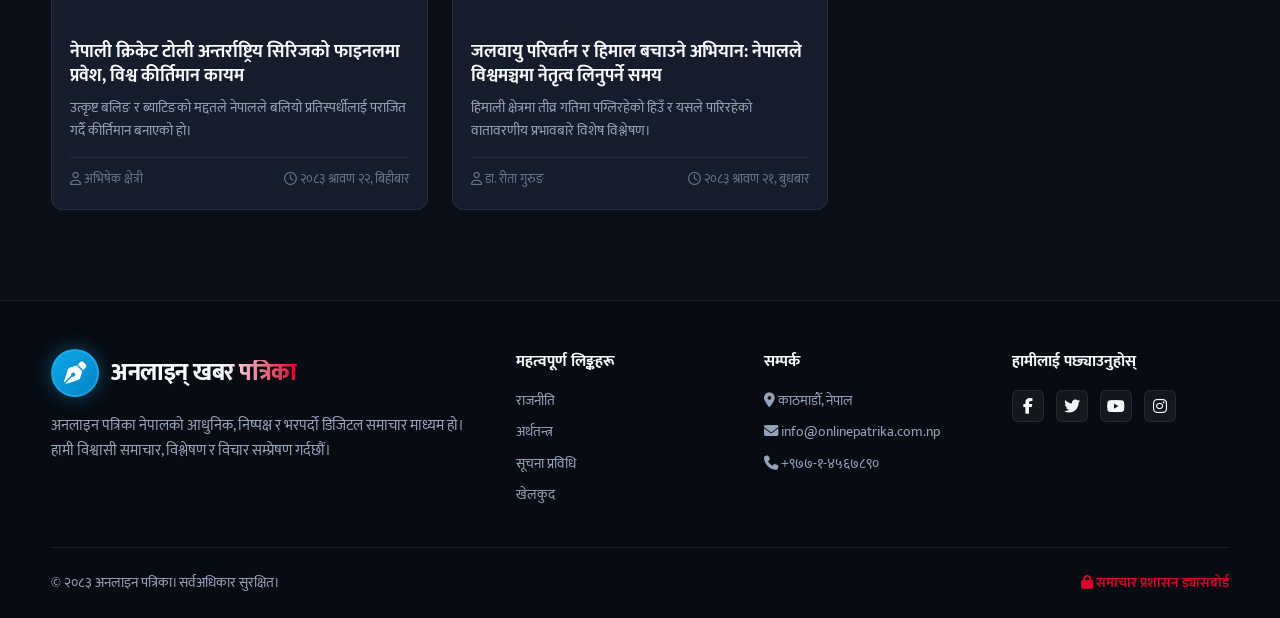
==== commit c9694b48: "Admin added" ====
--- a/index.html
+++ b/index.html
@@ -45,6 +45,11 @@
           <button class="theme-toggle-btn" id="themeToggleBtn" onclick="toggleTheme()" title="Dark/Light Mode Toggle">
             <i class="fas fa-sun"></i>
           </button>
+
+          <!-- Login Link Button -->
+          <a href="/Account/Login" class="lang-btn" style="background: rgba(217, 4, 41, 0.25); color: #FFF; border: 1px solid rgba(217, 4, 41, 0.5); text-decoration: none; display: inline-flex; align-items: center; gap: 4px;" title="Login / लगइन">
+            <i class="fas fa-sign-in-alt"></i> <span data-i18n="login">लगइन</span>
+          </a>
         </div>
       </div>
     </div>
@@ -73,8 +78,8 @@
         </div>
 
         <!-- Admin Portal Link -->
-        <a href="admin.html" class="btn-admin" title="Admin Dashboard">
-          <i class="fas fa-user-shield"></i> <span data-i18n="adminPortal">समाचार प्रशासन</span>
+        <a href="/Account/Login" class="btn-admin" style="background: linear-gradient(135deg, #D90429, #EF233C); color: white;" title="Admin Login">
+          <i class="fas fa-user-lock"></i> <span data-i18n="login">प्रशासन लगइन</span>
         </a>
 
         <!-- Mobile Nav Hamburger Button -->
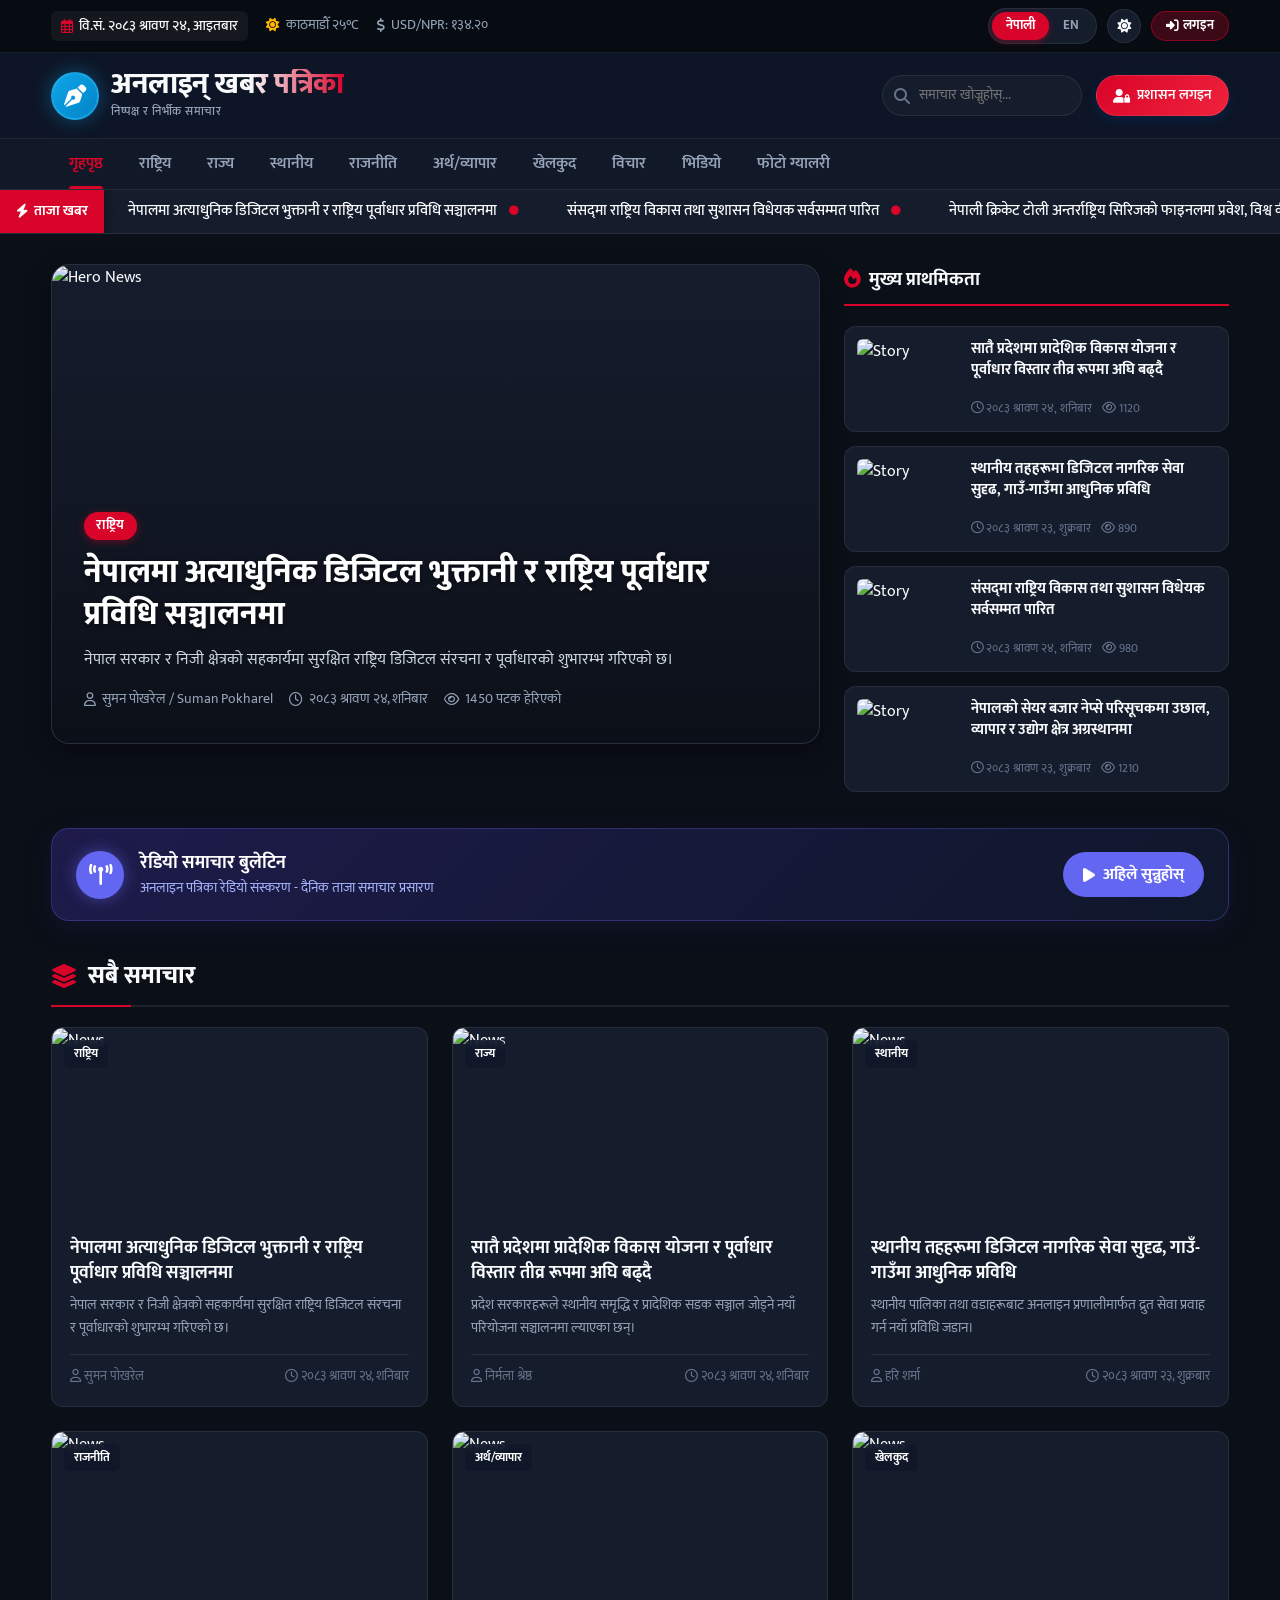
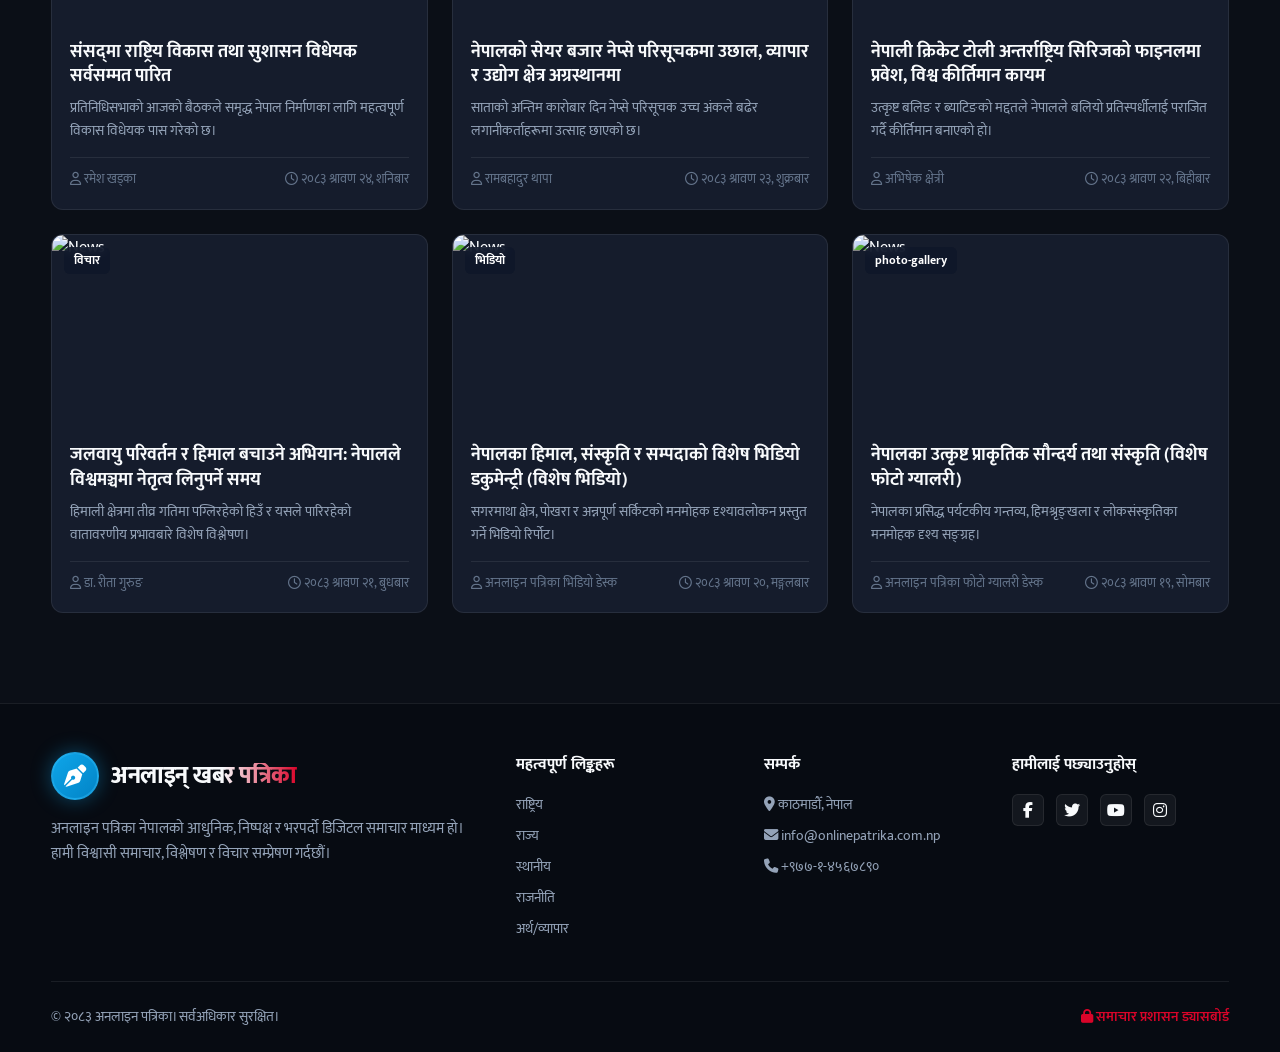
==== commit e6739629: "Important things added" ====
--- a/index.html
+++ b/index.html
@@ -96,13 +96,16 @@
   <nav class="nav-bar">
     <div class="container">
       <ul class="nav-links">
-        <li class="nav-link-item active" data-cat="all"><a href="#" data-i18n="categories.all">सबै समाचार</a></li>
-        <li class="nav-link-item" data-cat="politics"><a href="#" data-i18n="categories.politics">राजनीति</a></li>
-        <li class="nav-link-item" data-cat="economy"><a href="#" data-i18n="categories.economy">अर्थतन्त्र</a></li>
-        <li class="nav-link-item" data-cat="tech"><a href="#" data-i18n="categories.tech">प्रविधि</a></li>
-        <li class="nav-link-item" data-cat="sports"><a href="#" data-i18n="categories.sports">खेलकुद</a></li>
-        <li class="nav-link-item" data-cat="entertainment"><a href="#" data-i18n="categories.entertainment">मनोरञ्जन</a></li>
-        <li class="nav-link-item" data-cat="opinion"><a href="#" data-i18n="categories.opinion">विचार / टिप्पणी</a></li>
+        <li class="nav-link-item active" data-cat="all"><a href="#" data-i18n="categories.home"><i class="fas fa-home"></i> <span>गृहपृष्ठ</span></a></li>
+        <li class="nav-link-item" data-cat="national"><a href="#" data-i18n="categories.national"><i class="fas fa-flag"></i> <span>राष्ट्रिय</span></a></li>
+        <li class="nav-link-item" data-cat="state"><a href="#" data-i18n="categories.state"><i class="fas fa-map-marked-alt"></i> <span>राज्य</span></a></li>
+        <li class="nav-link-item" data-cat="local"><a href="#" data-i18n="categories.local"><i class="fas fa-city"></i> <span>स्थानीय</span></a></li>
+        <li class="nav-link-item" data-cat="politics"><a href="#" data-i18n="categories.politics"><i class="fas fa-landmark"></i> <span>राजनीति</span></a></li>
+        <li class="nav-link-item" data-cat="economy"><a href="#" data-i18n="categories.economy"><i class="fas fa-chart-line"></i> <span>अर्थ/व्यापार</span></a></li>
+        <li class="nav-link-item" data-cat="sports"><a href="#" data-i18n="categories.sports"><i class="fas fa-futbol"></i> <span>खेलकुद</span></a></li>
+        <li class="nav-link-item" data-cat="opinion"><a href="#" data-i18n="categories.opinion"><i class="fas fa-pen-nib"></i> <span>विचार</span></a></li>
+        <li class="nav-link-item" data-cat="video"><a href="#" data-i18n="categories.video"><i class="fas fa-video"></i> <span>भिडियो</span></a></li>
+        <li class="nav-link-item" data-cat="photo-gallery"><a href="#" data-i18n="categories.photoGallery"><i class="fas fa-images"></i> <span>फोटो ग्यालरी</span></a></li>
       </ul>
     </div>
   </nav>
@@ -216,10 +219,11 @@
         <div>
           <h4 style="color: var(--text-primary); margin-bottom: 16px;" data-i18n="footer.quickLinks">महत्वपूर्ण लिङ्कहरू</h4>
           <ul style="list-style: none; display: flex; flex-direction: column; gap: 8px; font-size: 0.9rem;">
+            <li><a href="#" data-i18n="categories.national">राष्ट्रिय</a></li>
+            <li><a href="#" data-i18n="categories.state">राज्य</a></li>
+            <li><a href="#" data-i18n="categories.local">स्थानीय</a></li>
             <li><a href="#" data-i18n="categories.politics">राजनीति</a></li>
-            <li><a href="#" data-i18n="categories.economy">अर्थतन्त्र</a></li>
-            <li><a href="#" data-i18n="categories.tech">प्रविधि</a></li>
-            <li><a href="#" data-i18n="categories.sports">खेलकुद</a></li>
+            <li><a href="#" data-i18n="categories.economy">अर्थ/व्यापार</a></li>
           </ul>
         </div>
 
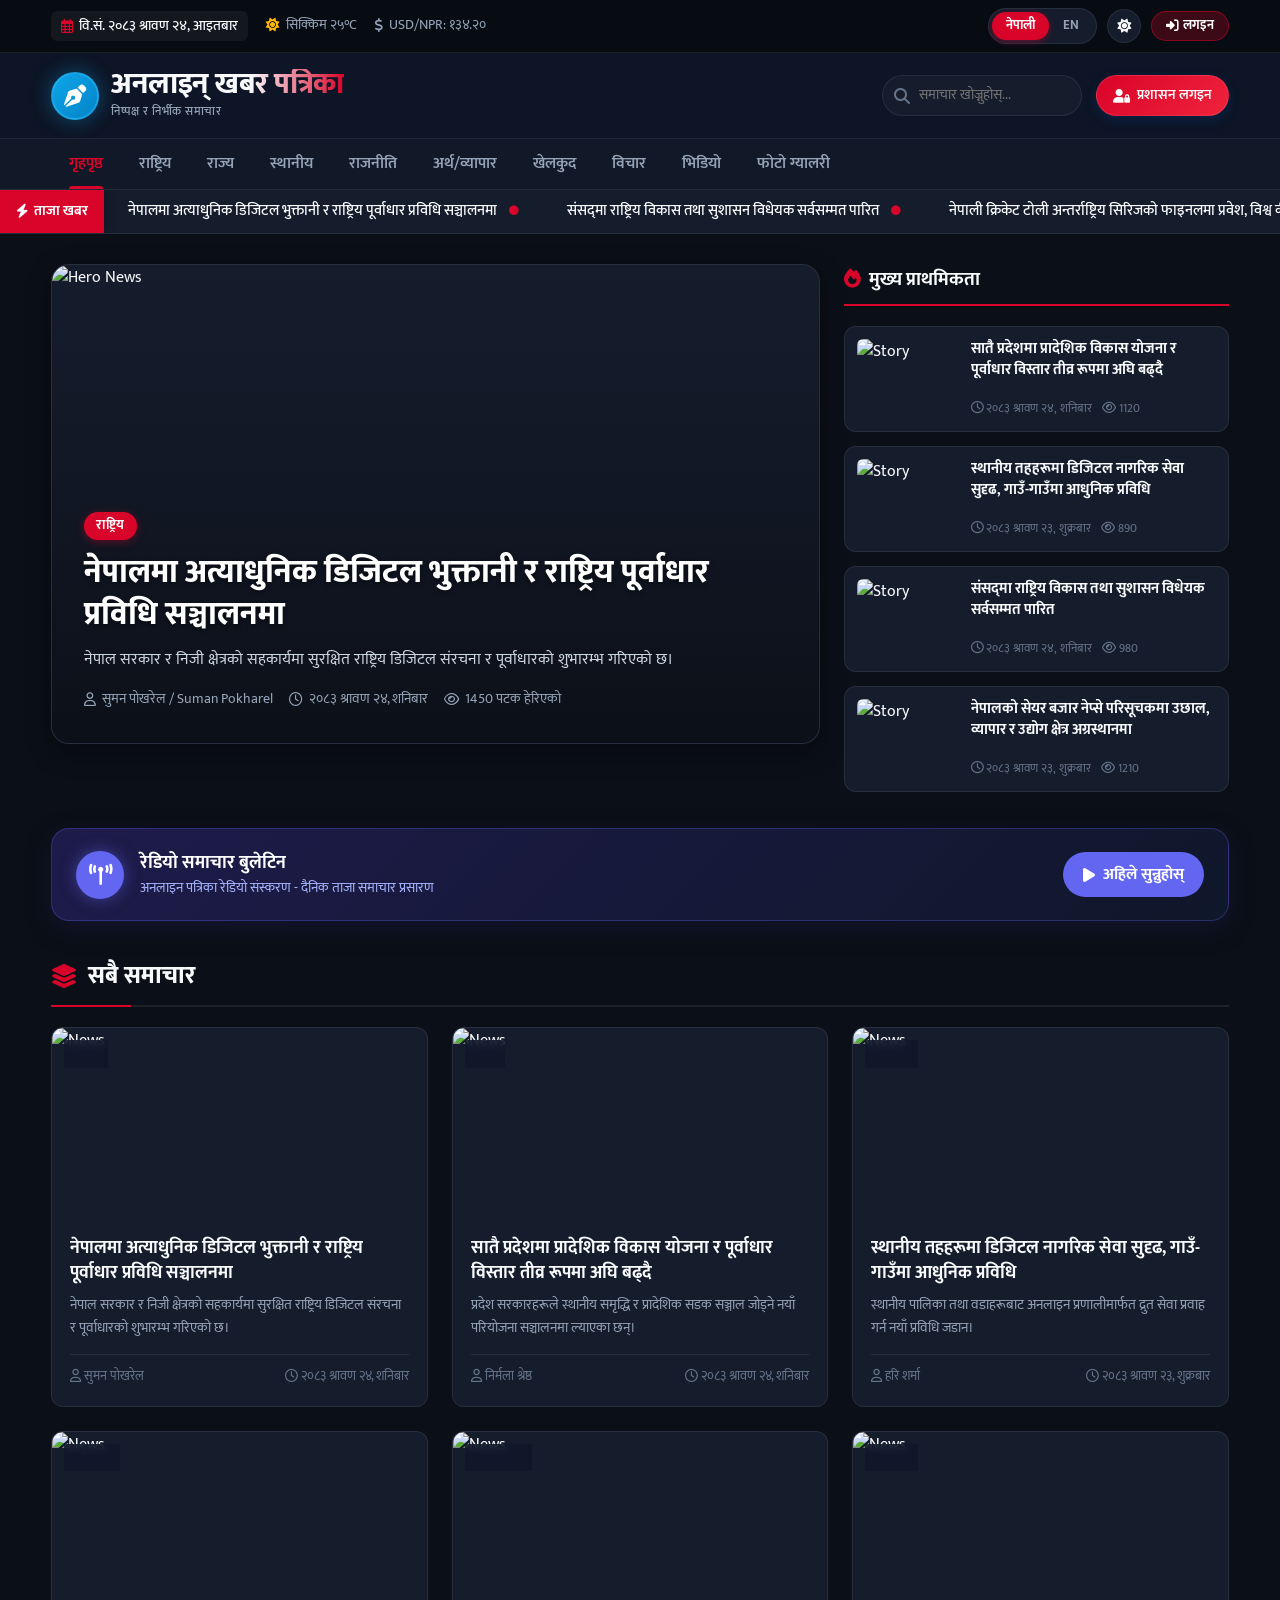
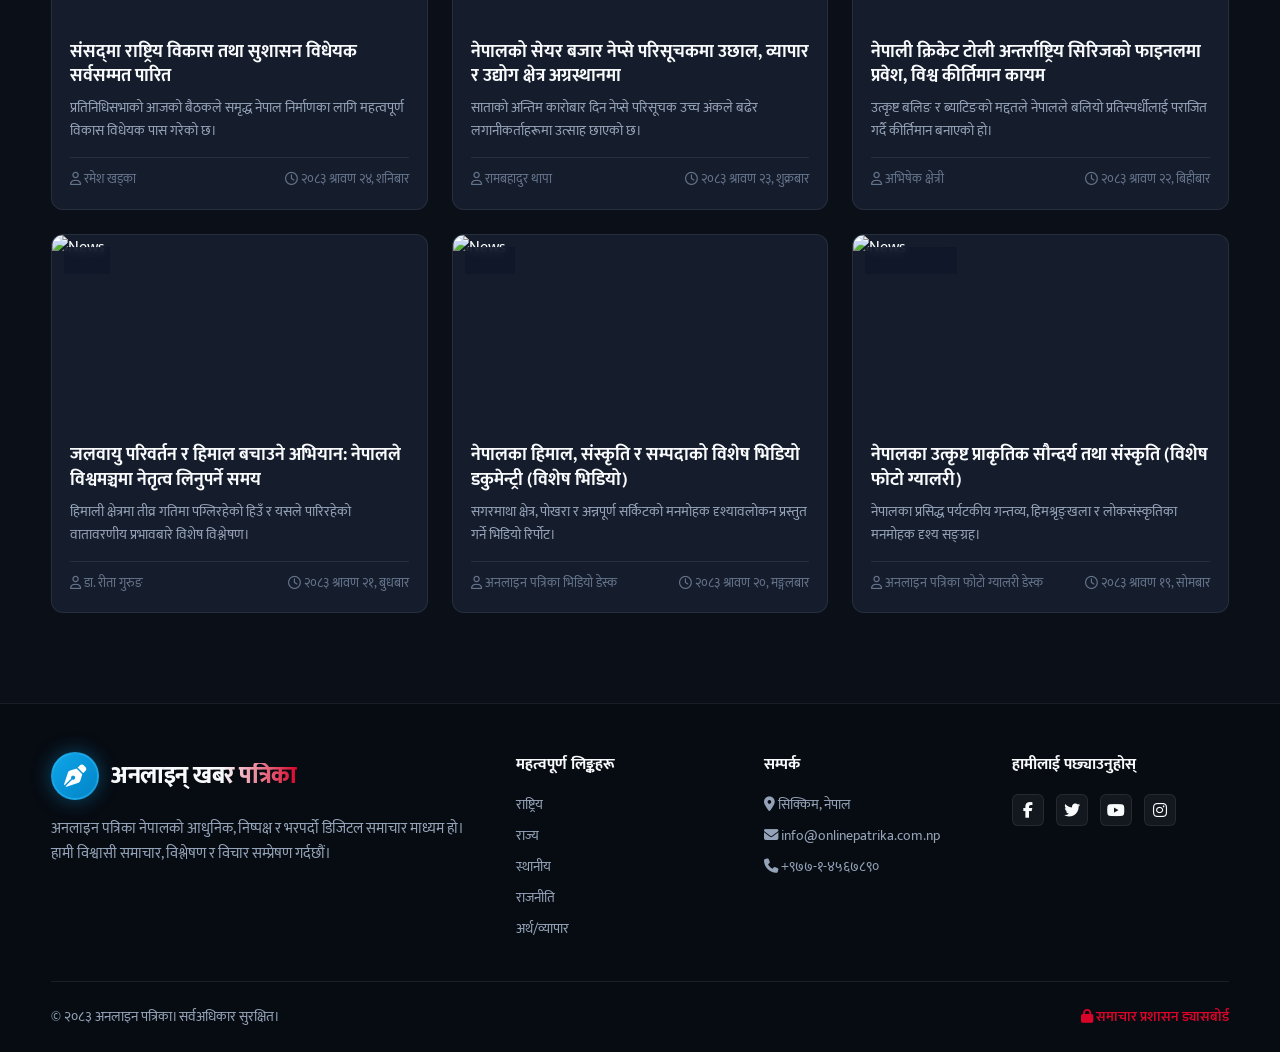
==== commit 756b8fed: "Address changed" ====
--- a/index.html
+++ b/index.html
@@ -27,7 +27,7 @@
           <i class="far fa-calendar-alt"></i> <span>वि.सं. २०८३ श्रावण २४, शनिबार</span>
         </div>
         <div class="weather-widget">
-          <i class="fas fa-sun"></i> <span>काठमाडौँ २५°C</span>
+          <i class="fas fa-sun"></i> <span>सिक्किम २५°C</span>
         </div>
         <div class="currency-widget">
           <i class="fas fa-dollar-sign"></i> <span>USD/NPR: १३४.२०</span>
@@ -230,7 +230,7 @@
         <div>
           <h4 style="color: var(--text-primary); margin-bottom: 16px;" data-i18n="footer.contact">सम्पर्क</h4>
           <ul style="list-style: none; display: flex; flex-direction: column; gap: 8px; font-size: 0.9rem;">
-            <li><i class="fas fa-map-marker-alt"></i> <span data-i18n="footer.address">काठमाडौँ, नेपाल</span></li>
+            <li><i class="fas fa-map-marker-alt"></i> <span data-i18n="footer.address">सिक्किम, नेपाल</span></li>
             <li><i class="fas fa-envelope"></i> <span data-i18n="footer.email">info@onlinepatrika.com.np</span></li>
             <li><i class="fas fa-phone"></i> <span data-i18n="footer.phone">+९७७-१-४५६७८९०</span></li>
           </ul>
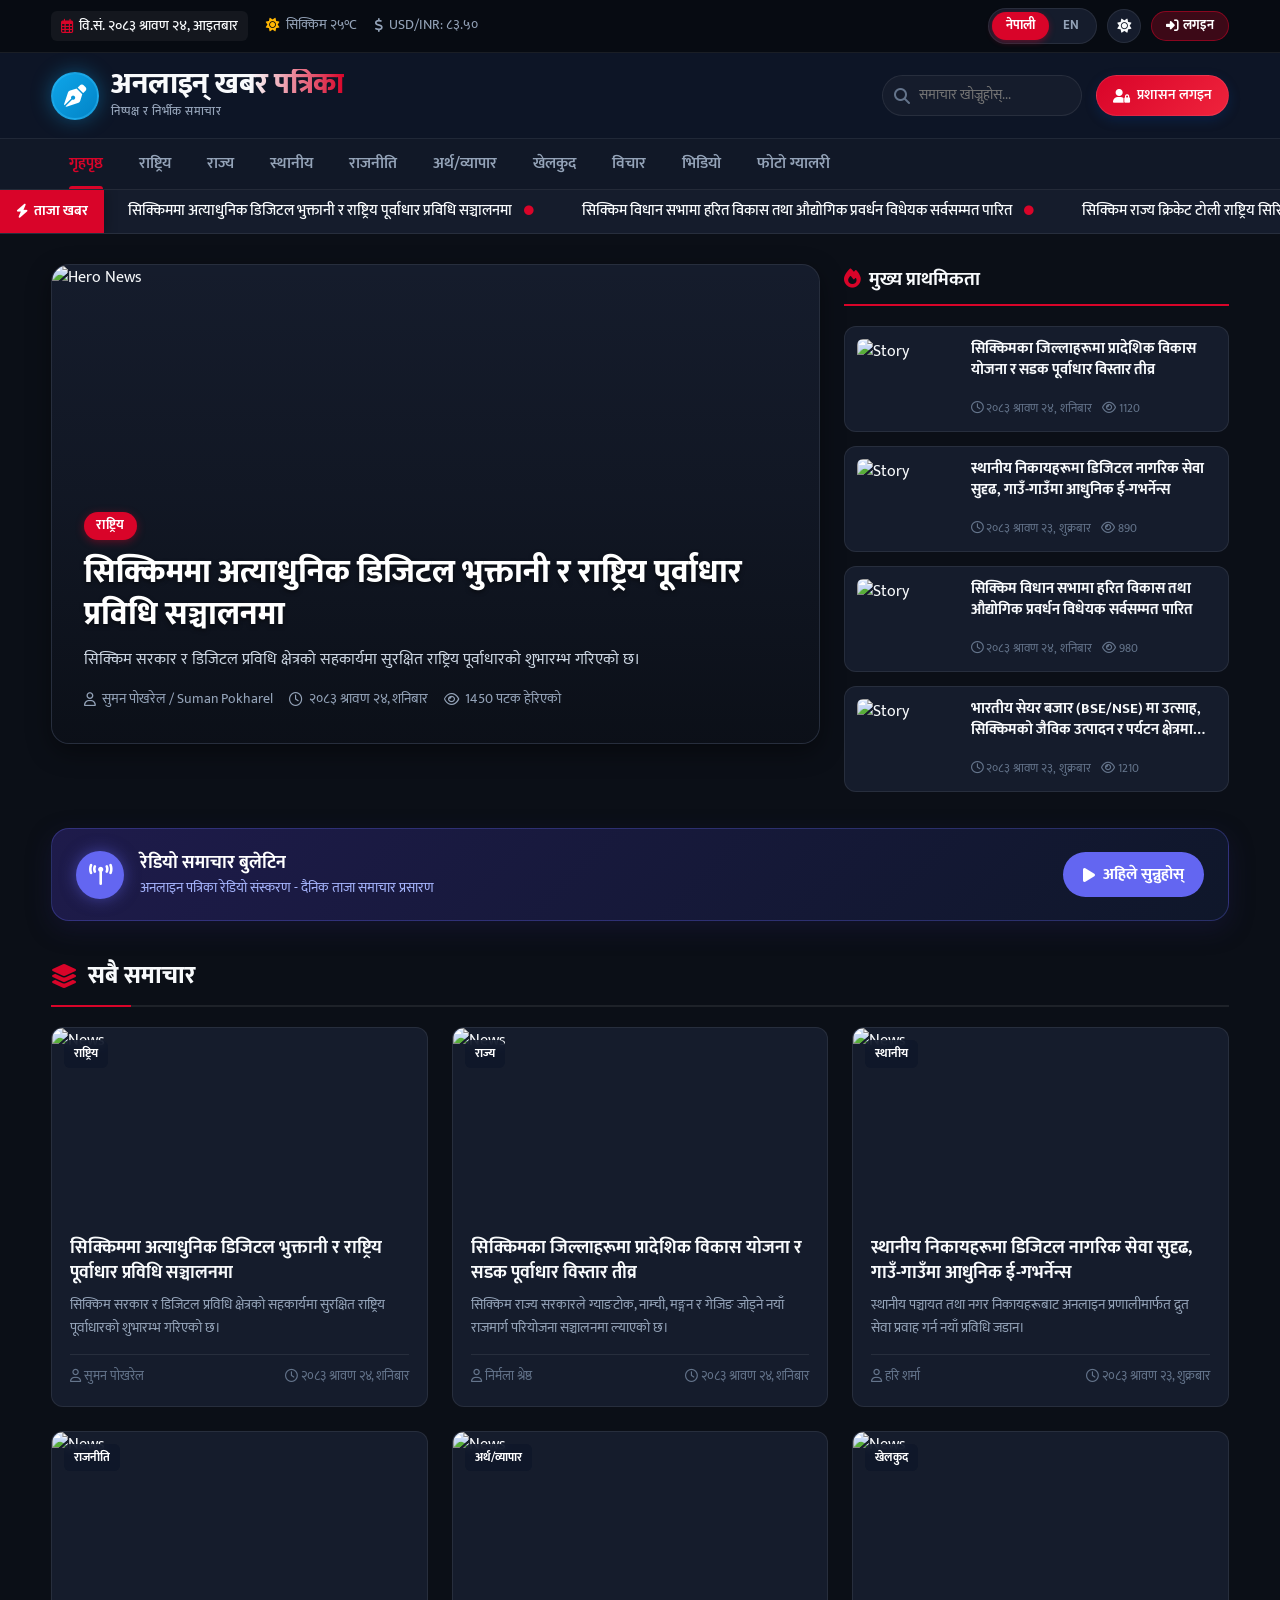
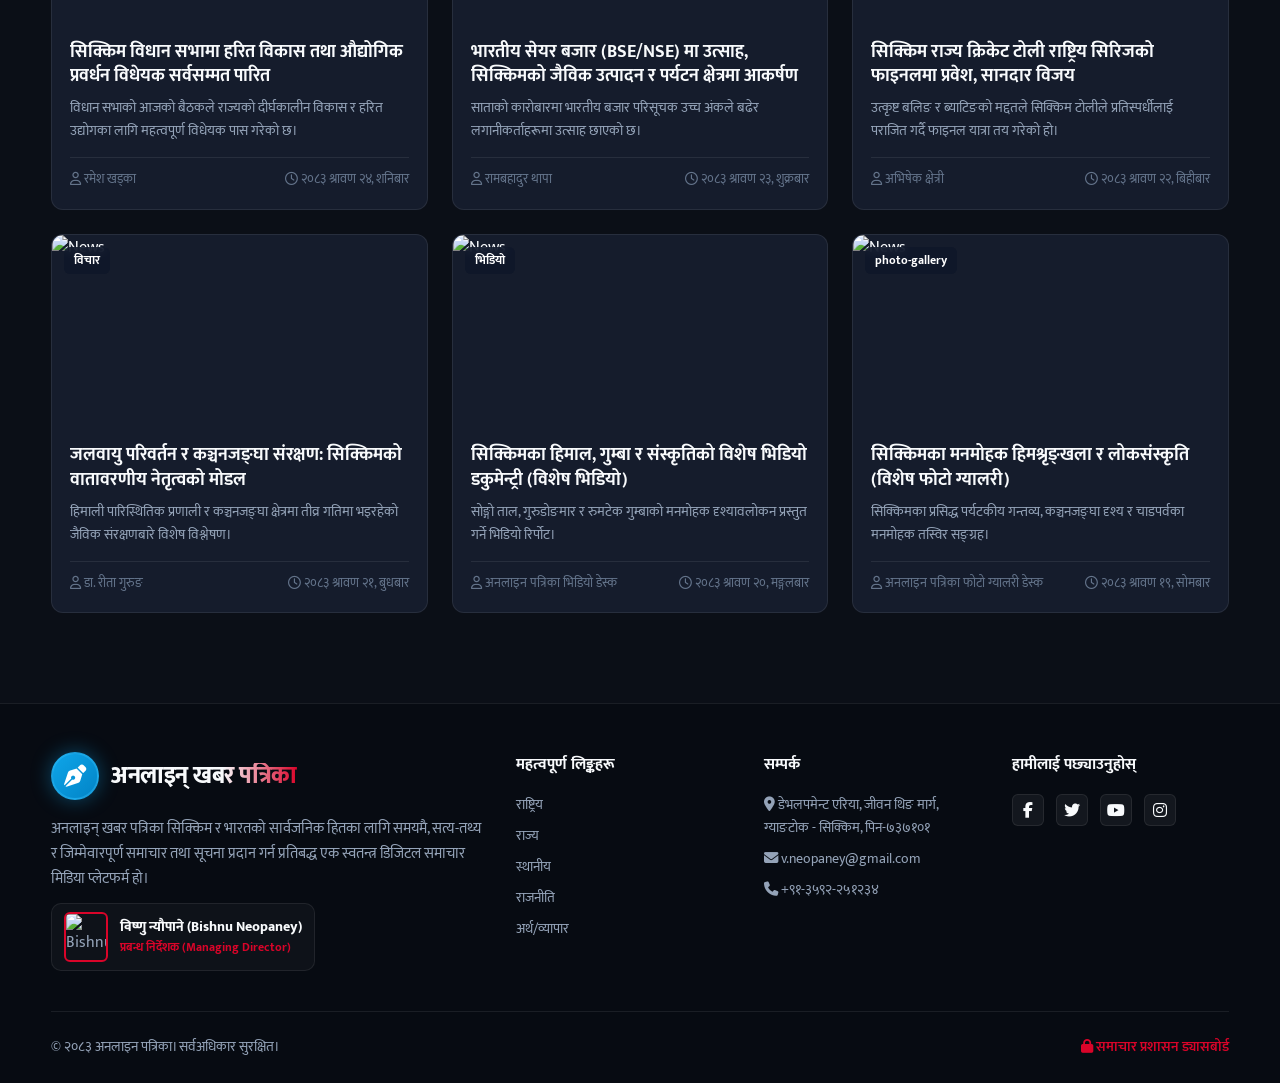
==== commit 519e3b05: "new update removed Nepal related contents" ====
--- a/index.html
+++ b/index.html
@@ -3,8 +3,8 @@
 <head>
   <meta charset="UTF-8" />
   <meta name="viewport" content="width=device-width, initial-scale=1.0" />
-  <title>अनलाइन पत्रिका - Online Patrika | नेपालको डिजिटल समाचार पोर्टल</title>
-  <meta name="description" content="नेपाल र संसारभरका ताजा र निष्पक्ष समाचार, विश्लेषण, राजनीति, अर्थतन्त्र, खेलकुद र प्रविधि।" />
+  <title>अनलाइन पत्रिका - Online Patrika | सिक्किम र भारतको डिजिटल समाचार पोर्टल</title>
+  <meta name="description" content="सिक्किम, भारत र संसारभरका ताजा र निष्पक्ष समाचार, विश्लेषण, राजनीति, अर्थतन्त्र, खेलकुद र प्रविधि।" />
   
   <!-- Google Fonts & FontAwesome -->
   <link rel="preconnect" href="https://fonts.googleapis.com">
@@ -30,7 +30,7 @@
           <i class="fas fa-sun"></i> <span>सिक्किम २५°C</span>
         </div>
         <div class="currency-widget">
-          <i class="fas fa-dollar-sign"></i> <span>USD/NPR: १३४.२०</span>
+          <i class="fas fa-dollar-sign"></i> <span>USD/INR: ८३.५०</span>
         </div>
       </div>
       <div class="top-bar-right">
@@ -211,9 +211,18 @@
               <span class="brand-name" style="font-size: 1.5rem;" data-i18n="siteName">अनलाइन पत्रिका</span>
             </div>
           </div>
-          <p style="font-size: 0.92rem; line-height: 1.7;" data-i18n="footer.about">
-            अनलाइन पत्रिका नेपालको आधुनिक, निष्पक्ष र भरपर्दो डिजिटल समाचार माध्यम हो।
+          <p style="font-size: 0.92rem; line-height: 1.7; margin-bottom: 12px;" data-i18n="footer.about">
+            अनलाइन पत्रिका सिक्किम र भारतको आधुनिक, निष्पक्ष र भरपर्दो डिजिटल समाचार माध्यम हो।
           </p>
+
+          <!-- Managing Director Badge -->
+          <div style="display: flex; align-items: center; gap: 12px; background: rgba(255,255,255,0.03); border: 1px solid var(--border-color); padding: 8px 12px; border-radius: 10px; width: fit-content;">
+            <img src="images/managing-director.jpg" style="width: 44px; height: 50px; object-fit: cover; border-radius: 6px; border: 2px solid var(--primary-red);" alt="Bishnu Neopaney" />
+            <div>
+              <div style="font-size: 0.85rem; font-weight: 800; color: var(--text-primary);">विष्णु न्यौपाने (Bishnu Neopaney)</div>
+              <small style="font-size: 0.74rem; color: var(--primary-red); font-weight: 700; display: block;">प्रबन्ध निर्देशक (Managing Director)</small>
+            </div>
+          </div>
         </div>
 
         <div>
@@ -230,9 +239,9 @@
         <div>
           <h4 style="color: var(--text-primary); margin-bottom: 16px;" data-i18n="footer.contact">सम्पर्क</h4>
           <ul style="list-style: none; display: flex; flex-direction: column; gap: 8px; font-size: 0.9rem;">
-            <li><i class="fas fa-map-marker-alt"></i> <span data-i18n="footer.address">सिक्किम, नेपाल</span></li>
-            <li><i class="fas fa-envelope"></i> <span data-i18n="footer.email">info@onlinepatrika.com.np</span></li>
-            <li><i class="fas fa-phone"></i> <span data-i18n="footer.phone">+९७७-१-४५६७८९०</span></li>
+            <li><i class="fas fa-map-marker-alt"></i> <span data-i18n="footer.address">डेभलपमेन्ट एरिया, जीवन थिङ मार्ग, ग्याङटोक - सिक्किम, पिन-७३७१०१</span></li>
+            <li><i class="fas fa-envelope"></i> <span data-i18n="footer.email">v.neopaney@gmail.com</span></li>
+            <li><i class="fas fa-phone"></i> <span data-i18n="footer.phone">+९१-३५९२-२५१२३४</span></li>
           </ul>
         </div>
 
--- a/css/styles.css
+++ b/css/styles.css
@@ -9,7 +9,7 @@
   --font-nepali: 'Mukta', sans-serif;
   --font-english: 'Inter', system-ui, -apple-system, BlinkMacSystemFont, sans-serif;
 
-  /* Brand Palette: Nepali Flag Crimson + Slate */
+  /* Brand Palette: Sikkim Crimson & Slate */
   --primary-red: #D90429;
   --primary-red-hover: #EF233C;
   --primary-red-glow: rgba(217, 4, 41, 0.25);
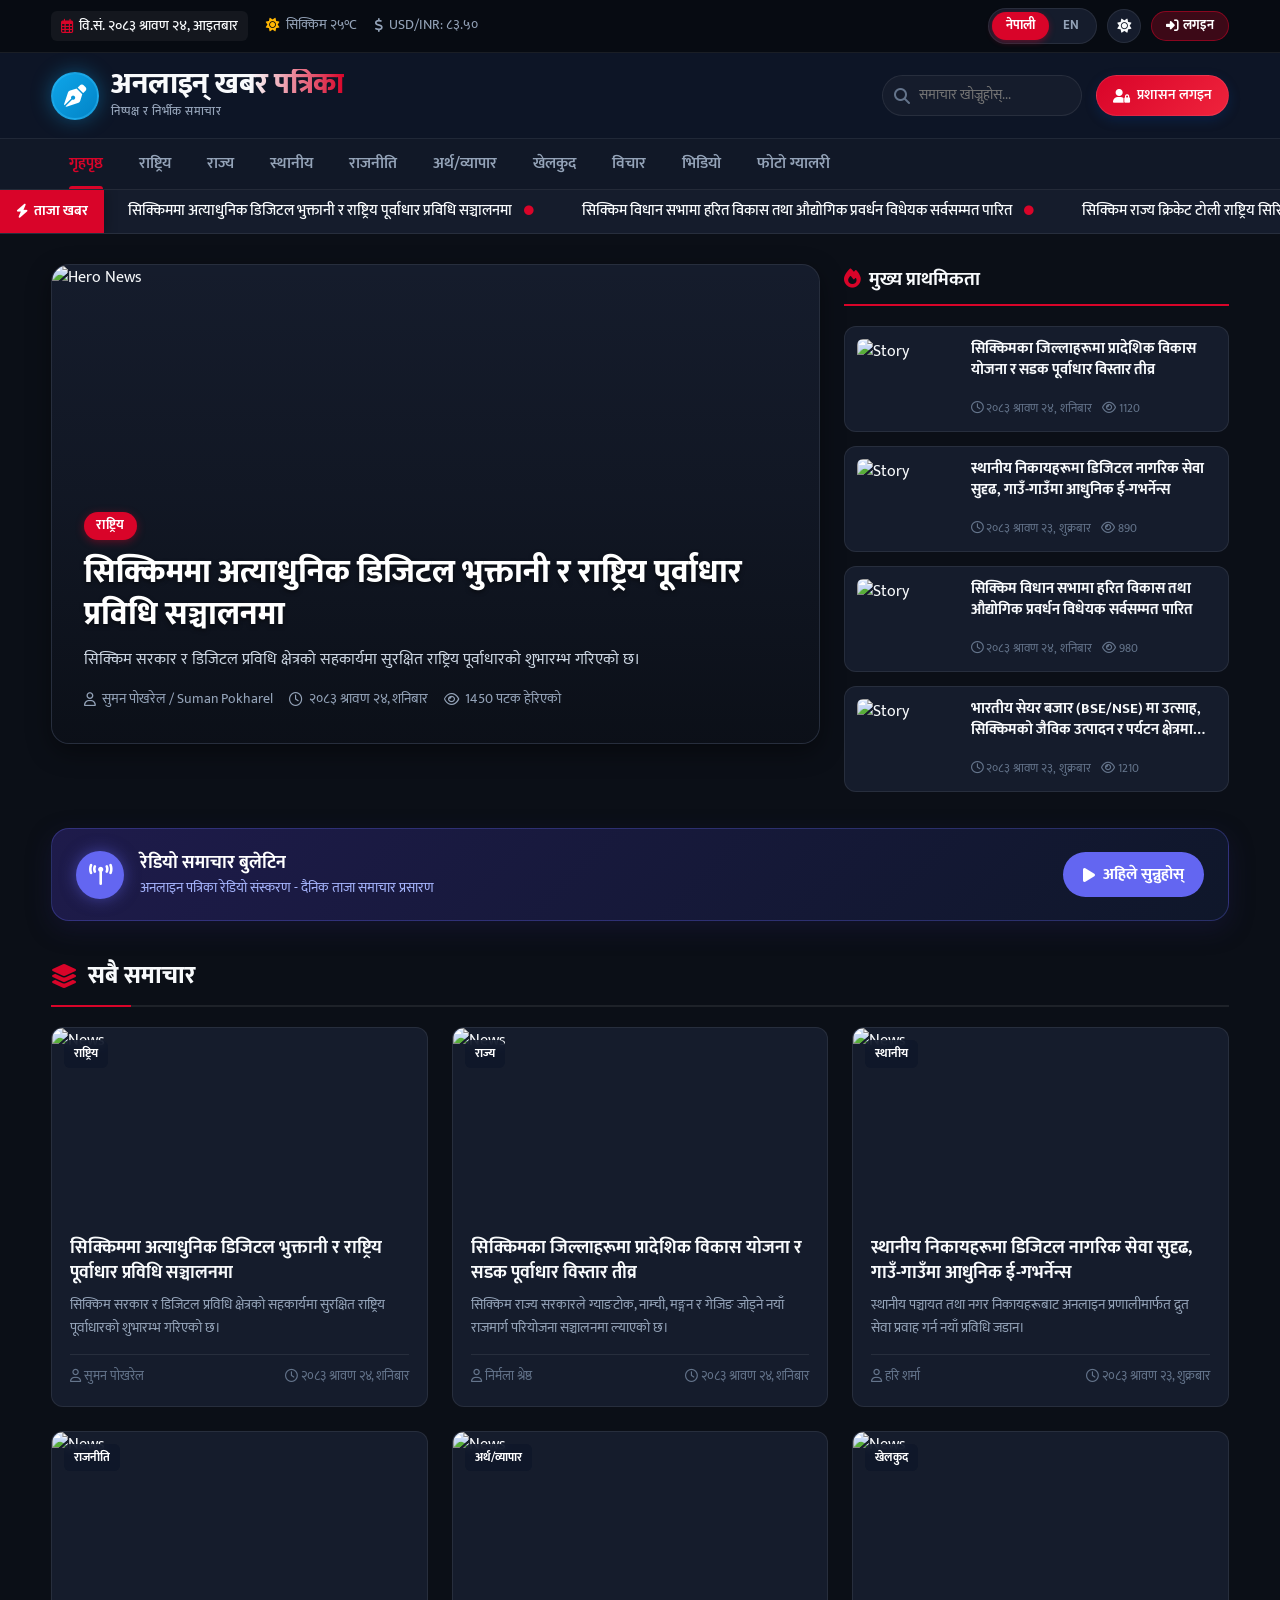
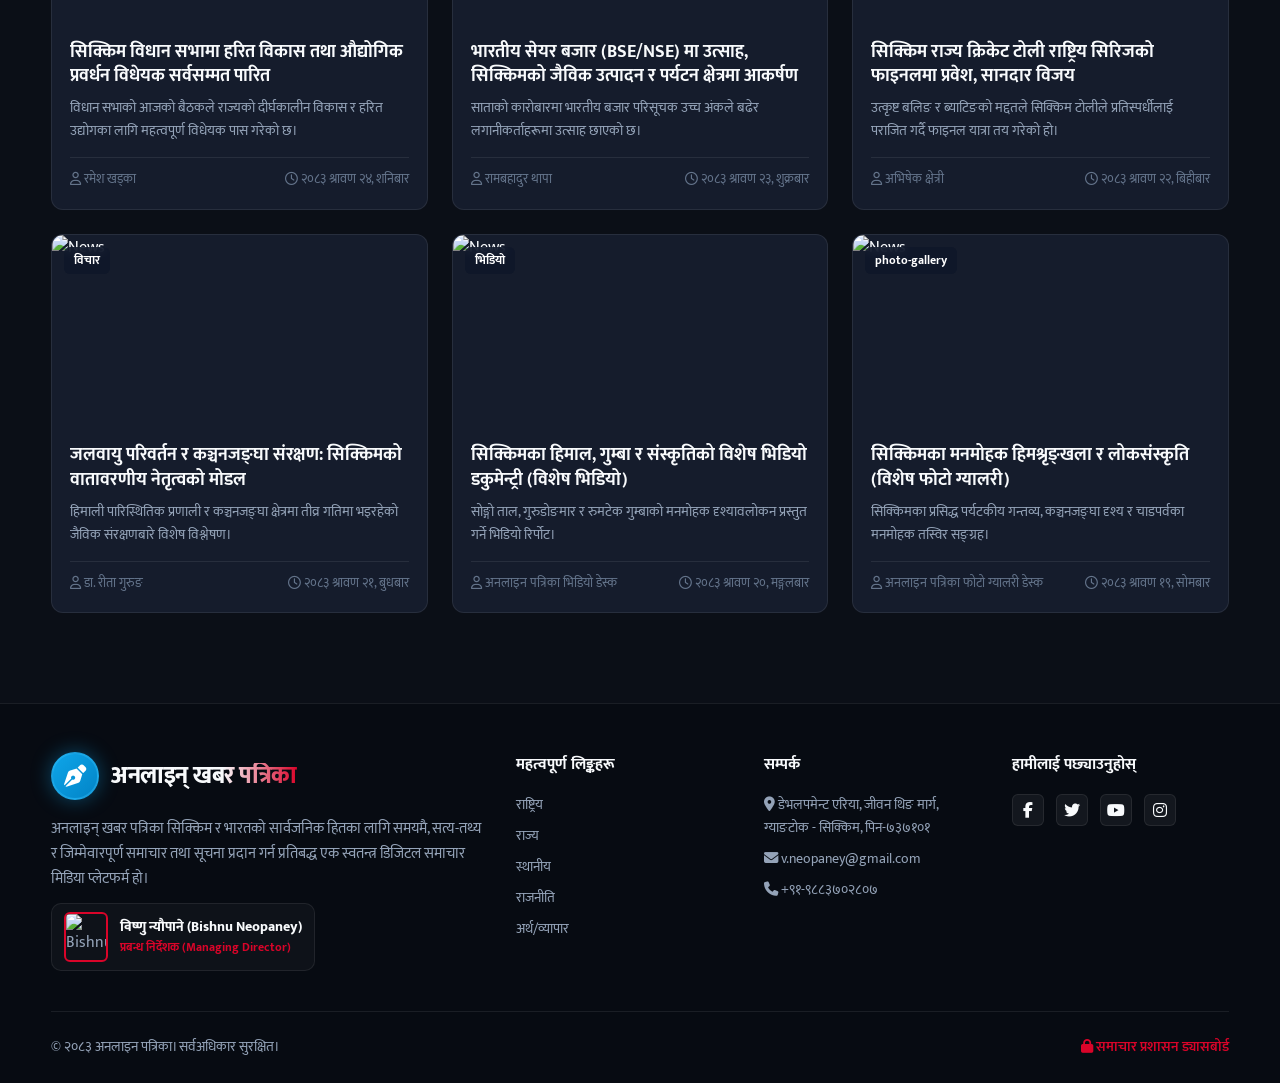
==== commit 4b80f4c2: "contact added" ====
--- a/index.html
+++ b/index.html
@@ -241,7 +241,7 @@
           <ul style="list-style: none; display: flex; flex-direction: column; gap: 8px; font-size: 0.9rem;">
             <li><i class="fas fa-map-marker-alt"></i> <span data-i18n="footer.address">डेभलपमेन्ट एरिया, जीवन थिङ मार्ग, ग्याङटोक - सिक्किम, पिन-७३७१०१</span></li>
             <li><i class="fas fa-envelope"></i> <span data-i18n="footer.email">v.neopaney@gmail.com</span></li>
-            <li><i class="fas fa-phone"></i> <span data-i18n="footer.phone">+९१-३५९२-२५१२३४</span></li>
+            <li><i class="fas fa-phone"></i> <span data-i18n="footer.phone">+९१-९८८३७०२८०७</span></li>
           </ul>
         </div>
 
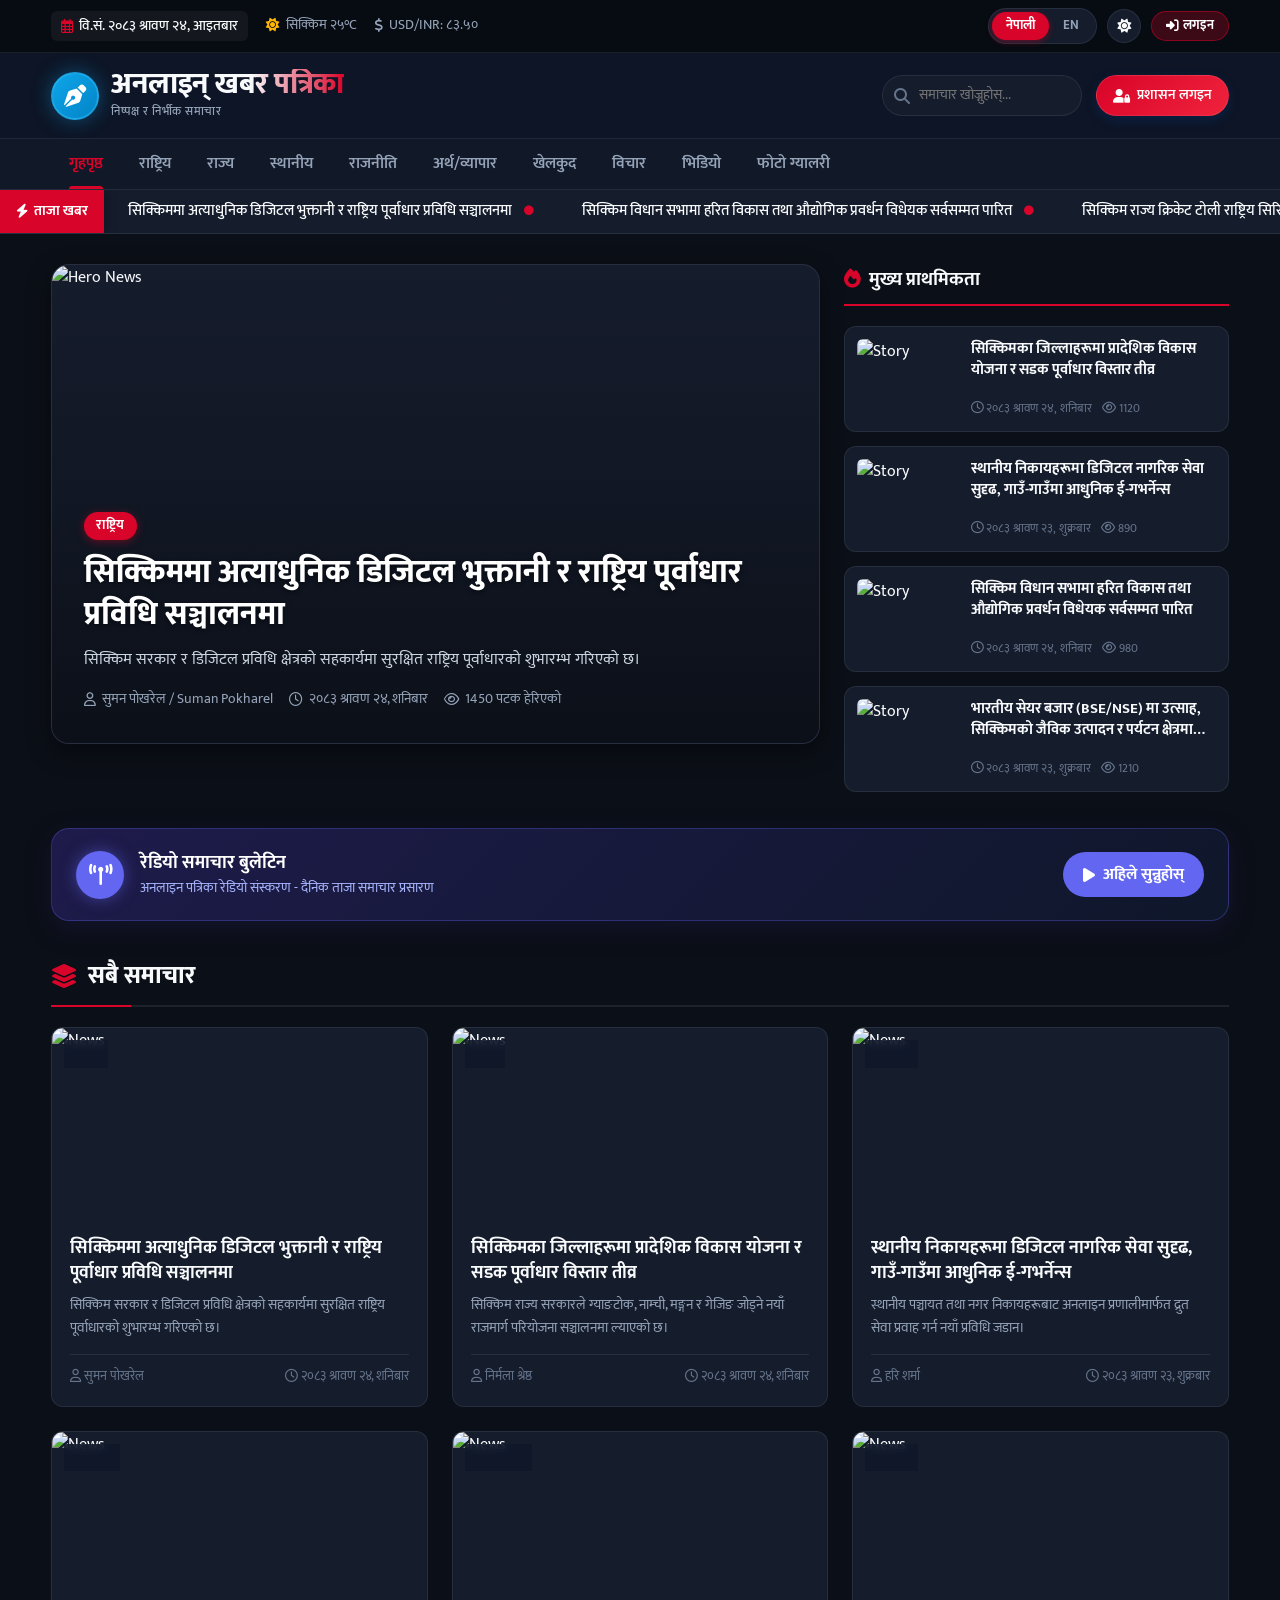
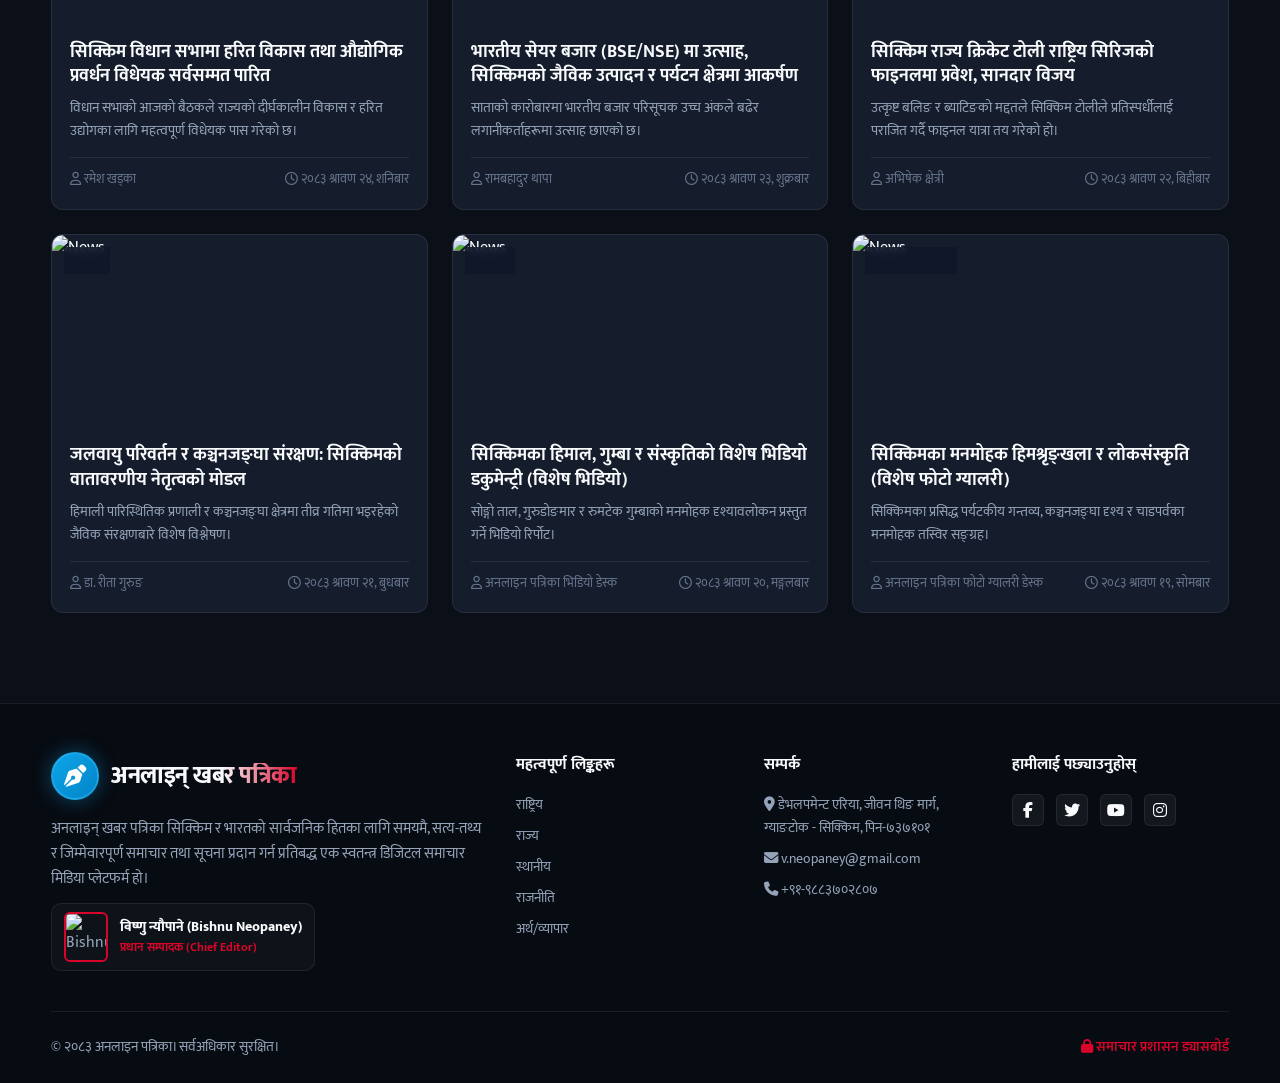
==== commit c5908b8b: "changes after deploy" ====
--- a/index.html
+++ b/index.html
@@ -215,12 +215,12 @@
             अनलाइन पत्रिका सिक्किम र भारतको आधुनिक, निष्पक्ष र भरपर्दो डिजिटल समाचार माध्यम हो।
           </p>
 
-          <!-- Managing Director Badge -->
+          <!-- Chief Editor Badge -->
           <div style="display: flex; align-items: center; gap: 12px; background: rgba(255,255,255,0.03); border: 1px solid var(--border-color); padding: 8px 12px; border-radius: 10px; width: fit-content;">
             <img src="images/managing-director.jpg" style="width: 44px; height: 50px; object-fit: cover; border-radius: 6px; border: 2px solid var(--primary-red);" alt="Bishnu Neopaney" />
             <div>
               <div style="font-size: 0.85rem; font-weight: 800; color: var(--text-primary);">विष्णु न्यौपाने (Bishnu Neopaney)</div>
-              <small style="font-size: 0.74rem; color: var(--primary-red); font-weight: 700; display: block;">प्रबन्ध निर्देशक (Managing Director)</small>
+              <small style="font-size: 0.74rem; color: var(--primary-red); font-weight: 700; display: block;">प्रधान सम्पादक (Chief Editor)</small>
             </div>
           </div>
         </div>
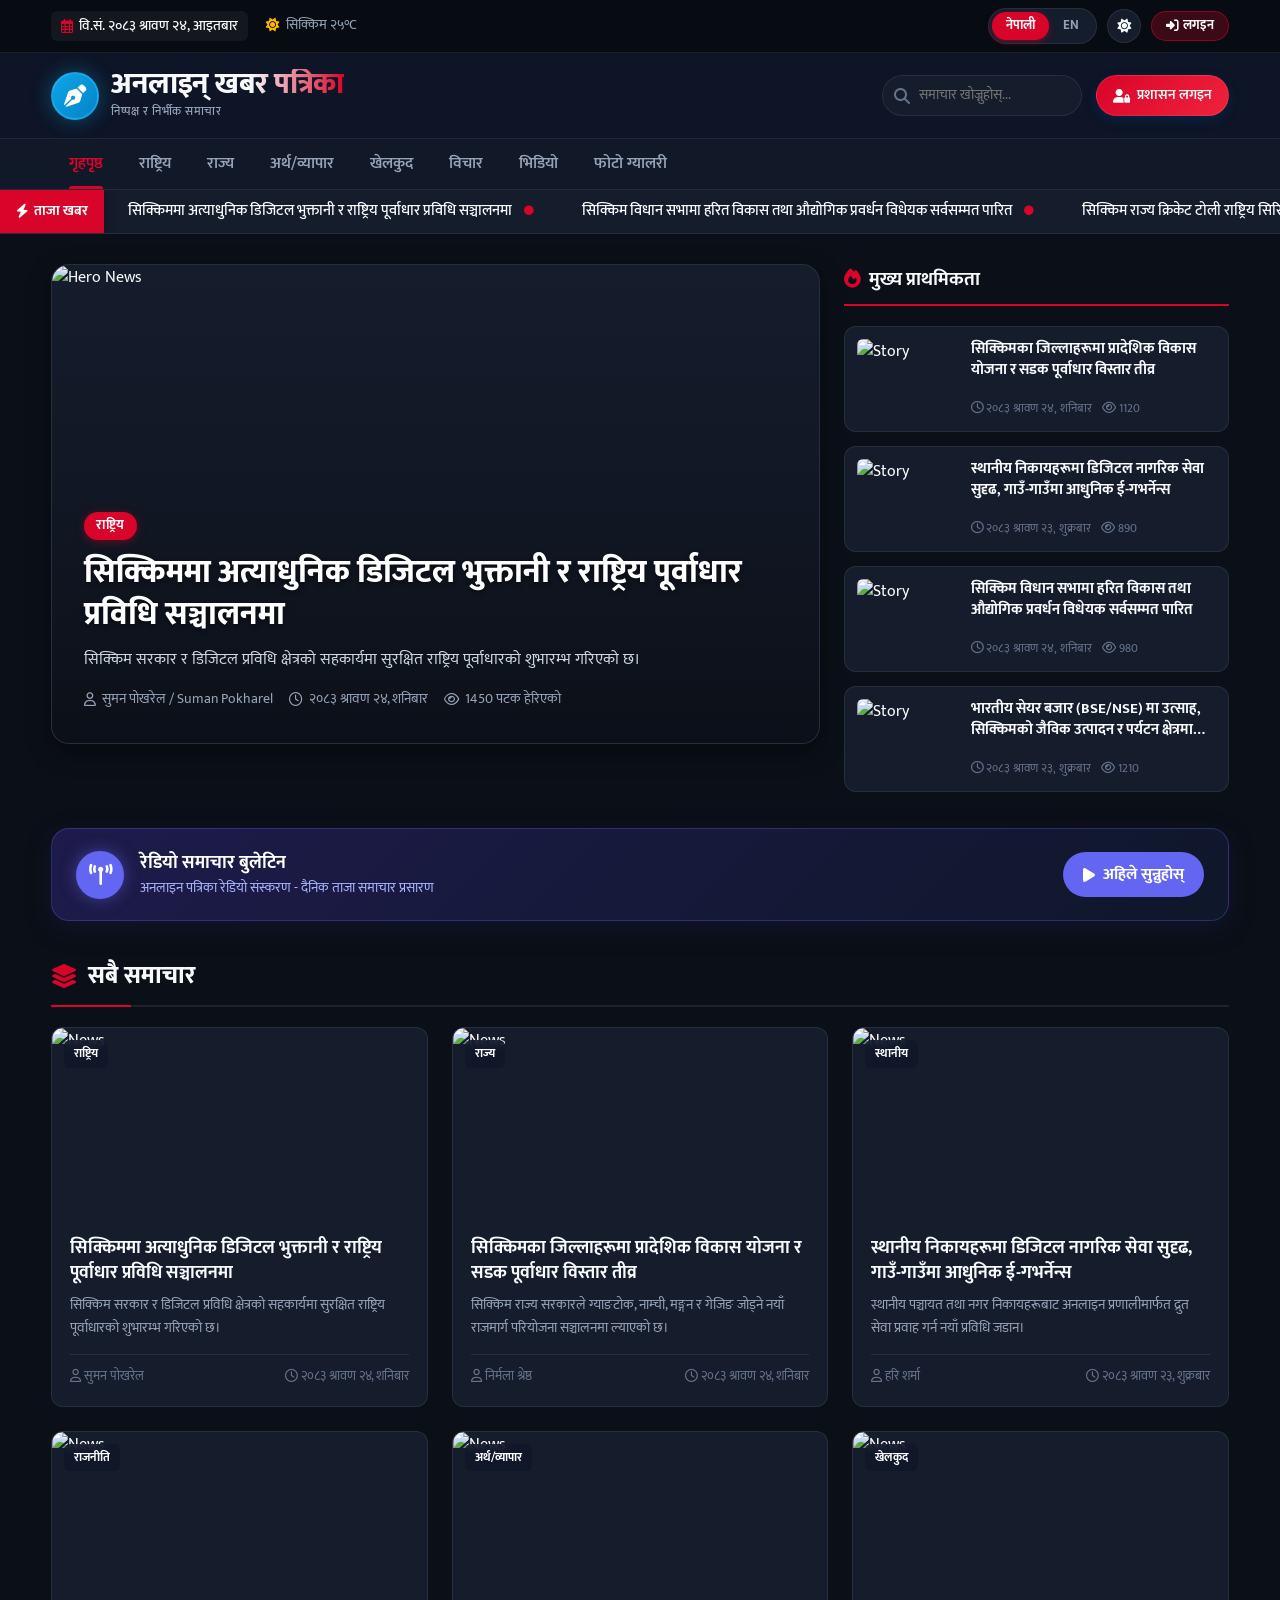
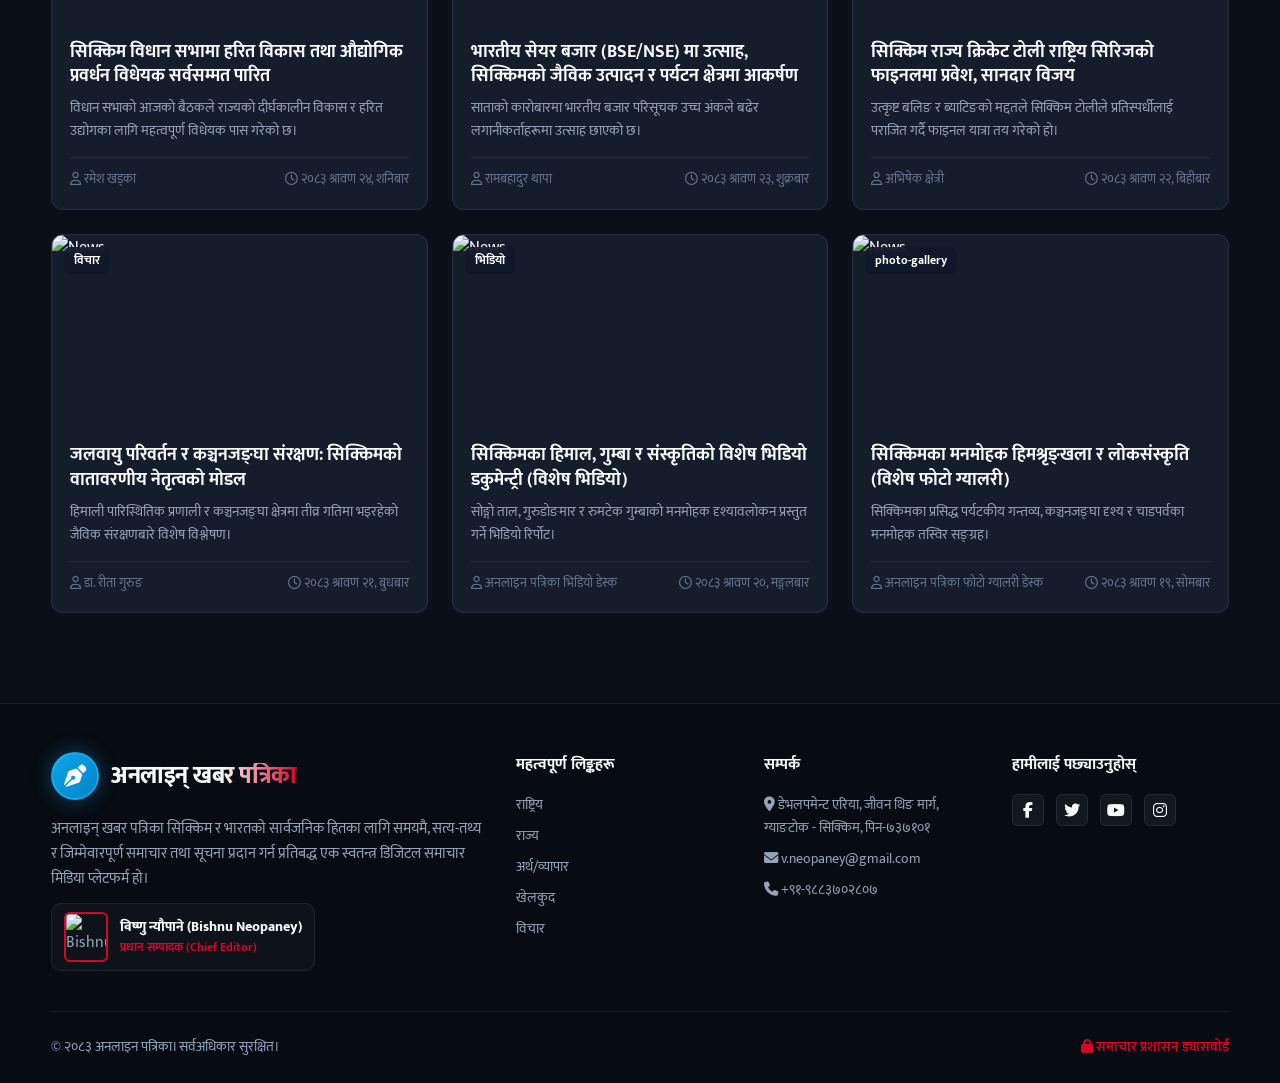
==== commit 3cc2cce3: "change user name and password from dashboard" ====
--- a/index.html
+++ b/index.html
@@ -29,9 +29,6 @@
         <div class="weather-widget">
           <i class="fas fa-sun"></i> <span>सिक्किम २५°C</span>
         </div>
-        <div class="currency-widget">
-          <i class="fas fa-dollar-sign"></i> <span>USD/INR: ८३.५०</span>
-        </div>
       </div>
       <div class="top-bar-right">
         <div class="ctrl-group">
@@ -99,8 +96,6 @@
         <li class="nav-link-item active" data-cat="all"><a href="#" data-i18n="categories.home"><i class="fas fa-home"></i> <span>गृहपृष्ठ</span></a></li>
         <li class="nav-link-item" data-cat="national"><a href="#" data-i18n="categories.national"><i class="fas fa-flag"></i> <span>राष्ट्रिय</span></a></li>
         <li class="nav-link-item" data-cat="state"><a href="#" data-i18n="categories.state"><i class="fas fa-map-marked-alt"></i> <span>राज्य</span></a></li>
-        <li class="nav-link-item" data-cat="local"><a href="#" data-i18n="categories.local"><i class="fas fa-city"></i> <span>स्थानीय</span></a></li>
-        <li class="nav-link-item" data-cat="politics"><a href="#" data-i18n="categories.politics"><i class="fas fa-landmark"></i> <span>राजनीति</span></a></li>
         <li class="nav-link-item" data-cat="economy"><a href="#" data-i18n="categories.economy"><i class="fas fa-chart-line"></i> <span>अर्थ/व्यापार</span></a></li>
         <li class="nav-link-item" data-cat="sports"><a href="#" data-i18n="categories.sports"><i class="fas fa-futbol"></i> <span>खेलकुद</span></a></li>
         <li class="nav-link-item" data-cat="opinion"><a href="#" data-i18n="categories.opinion"><i class="fas fa-pen-nib"></i> <span>विचार</span></a></li>
@@ -230,9 +225,9 @@
           <ul style="list-style: none; display: flex; flex-direction: column; gap: 8px; font-size: 0.9rem;">
             <li><a href="#" data-i18n="categories.national">राष्ट्रिय</a></li>
             <li><a href="#" data-i18n="categories.state">राज्य</a></li>
-            <li><a href="#" data-i18n="categories.local">स्थानीय</a></li>
-            <li><a href="#" data-i18n="categories.politics">राजनीति</a></li>
             <li><a href="#" data-i18n="categories.economy">अर्थ/व्यापार</a></li>
+            <li><a href="#" data-i18n="categories.sports">खेलकुद</a></li>
+            <li><a href="#" data-i18n="categories.opinion">विचार</a></li>
           </ul>
         </div>
 
